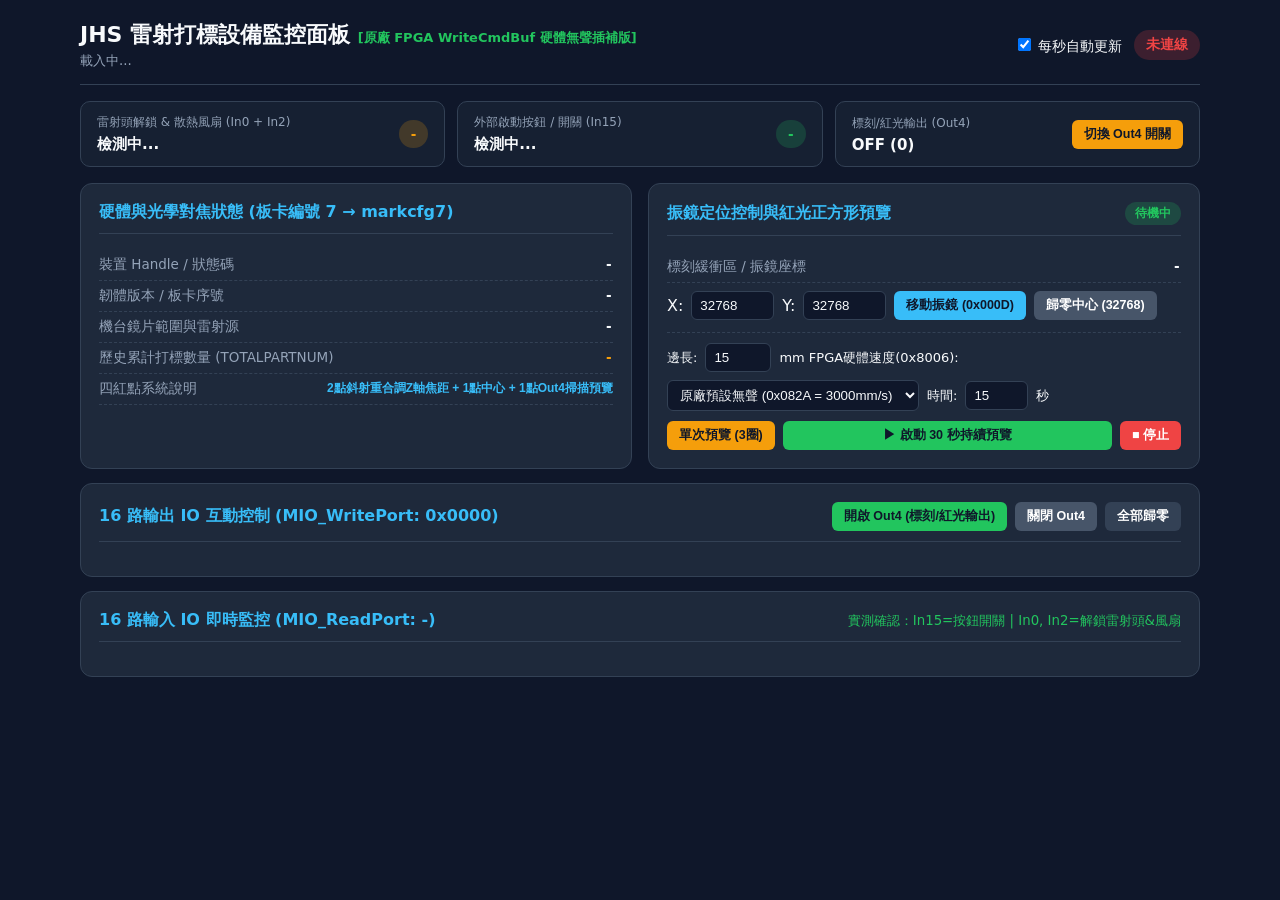
==== web/index.html @ 7ec69629 "feat: implement native EzCad2 FPGA WriteCmdBuf (0x8051/0x8006/0x800d/0x8001/0x8002) hardware interpo" ====
<!DOCTYPE html>
<html lang="zh-Hant">
<head>
  <meta charset="UTF-8">
  <meta name="viewport" content="width=device-width, initial-scale=1.0">
  <title>JHS 雷射打標設備 Web 監控中心 (穩定振鏡控制版)</title>
  <style>
    :root { --bg: #0f172a; --card: #1e293b; --text: #f8fafc; --muted: #94a3b8; --ok: #22c55e; --warn: #f59e0b; --err: #ef4444; --accent: #38bdf8; }
    body { font-family: system-ui, -apple-system, sans-serif; background: var(--bg); color: var(--text); margin: 0; padding: 20px; }
    .container { max-width: 1120px; margin: 0 auto; }
    header { display: flex; justify-content: space-between; align-items: center; border-bottom: 1px solid #334155; padding-bottom: 14px; margin-bottom: 16px; }
    .badge { padding: 6px 12px; border-radius: 999px; font-weight: 600; font-size: 13.5px; }
    .badge.ok { background: rgba(34,197,94,0.2); color: var(--ok); }
    .badge.warn { background: rgba(245,158,11,0.2); color: var(--warn); }
    .badge.err { background: rgba(239,68,68,0.2); color: var(--err); }
    .status-strip { display: grid; grid-template-columns: repeat(auto-fit, minmax(240px, 1fr)); gap: 12px; margin-bottom: 16px; }
    .status-box { background: #162032; border: 1px solid #334155; border-radius: 10px; padding: 12px 16px; display: flex; justify-content: space-between; align-items: center; }
    .grid { display: grid; grid-template-columns: repeat(auto-fit, minmax(340px, 1fr)); gap: 16px; }
    .card { background: var(--card); border-radius: 12px; padding: 18px; border: 1px solid #334155; }
    .card h3 { margin-top: 0; color: var(--accent); font-size: 16px; border-bottom: 1px solid #334155; padding-bottom: 10px; display: flex; justify-content: space-between; align-items: center; }
    .kv { display: flex; justify-content: space-between; padding: 6px 0; border-bottom: 1px dashed #334155; font-size: 13.5px; }
    .kv span:first-child { color: var(--muted); }
    .kv span:last-child { font-family: monospace; font-weight: 600; }
    .io-grid { display: grid; grid-template-columns: repeat(8, 1fr); gap: 8px; margin-top: 10px; }
    .io-pin { background: #0f172a; border: 1px solid #334155; border-radius: 6px; padding: 8px 4px; text-align: center; font-size: 12px; font-family: monospace; transition: all 0.15s; }
    .io-pin.high { border-color: var(--ok); color: var(--ok); background: rgba(34,197,94,0.12); }
    .io-pin.mapped-hw { box-shadow: inset 0 0 0 1.5px var(--accent); }
    .hw-tag { display: inline-block; margin-top: 3px; padding: 2px 5px; border-radius: 4px; font-size: 10.5px; background: rgba(56,189,248,0.18); color: var(--accent); font-family: system-ui, sans-serif; }
    .hw-tag.verified { background: rgba(34,197,94,0.22); color: #4ade80; font-weight: 600; }
    .out-btn { cursor: pointer; user-select: none; }
    .out-btn:hover { border-color: var(--accent); transform: translateY(-1px); }
    .out-btn.active { border-color: var(--warn); color: var(--warn); background: rgba(245,158,11,0.22); box-shadow: 0 0 10px rgba(245,158,11,0.35); }
    .pin-val { font-size: 15px; font-weight: bold; margin-top: 4px; }
    button { background: var(--accent); color: #0f172a; border: none; padding: 8px 14px; border-radius: 6px; font-weight: 600; cursor: pointer; transition: all 0.15s; }
    button:hover { opacity: 0.9; }
    .btn-sm { padding: 6px 12px; font-size: 12.5px; border-radius: 6px; }
    .preview-banner { display: none; margin-top: 10px; padding: 10px 12px; border-radius: 8px; background: rgba(239,68,68,0.18); border: 1px solid var(--err); color: #fca5a5; justify-content: space-between; align-items: center; font-size: 13.5px; font-weight: 600; }
    input[type="number"], select { background: #0f172a; border: 1px solid #334155; color: var(--text); padding: 6px 8px; border-radius: 6px; }
    input[type="number"] { width: 65px; }
  </style>
</head>
<body>
  <div class="container">
    <header>
      <div>
        <h1 style="margin:0; font-size:22px;">JHS 雷射打標設備監控面板 <span style="font-size:13px; color:var(--ok);">[原廠 FPGA WriteCmdBuf 硬體無聲插補版]</span></h1>
        <small id="platform" style="color:var(--muted);">載入中...</small>
      </div>
      <div style="display:flex; gap:12px; align-items:center;">
        <label style="font-size:14px;"><input type="checkbox" id="autoRefresh" checked> 每秒自動更新</label>
        <span id="connBadge" class="badge err">未連線</span>
      </div>
    </header>

    <div id="errBox" style="display:none; background:rgba(239,68,68,0.2); border:1px solid var(--err); padding:12px; border-radius:8px; margin-bottom:16px; color:#fca5a5;"></div>

    <div class="status-strip">
      <div class="status-box">
        <div>
          <div style="font-size:12px; color:var(--muted);">雷射頭解鎖 & 散熱風扇 (In0 + In2)</div>
          <div style="font-size:15px; font-weight:700; margin-top:4px;" id="headFanText">檢測中...</div>
        </div>
        <span id="headFanBadge" class="badge warn">-</span>
      </div>
      <div class="status-box">
        <div>
          <div style="font-size:12px; color:var(--muted);">外部啟動按鈕 / 開關 (In15)</div>
          <div style="font-size:15px; font-weight:700; margin-top:4px;" id="btnSwitchText">檢測中...</div>
        </div>
        <span id="btnSwitchBadge" class="badge ok">-</span>
      </div>
      <div class="status-box">
        <div>
          <div style="font-size:12px; color:var(--muted);">標刻/紅光輸出 (Out4)</div>
          <div style="font-size:15px; font-weight:700; margin-top:4px;" id="markOutText">OFF (0)</div>
        </div>
        <button class="btn-sm" onclick="toggleOut4Quick()" style="background:var(--warn);">切換 Out4 開關</button>
      </div>
    </div>

    <div class="grid">
      <div class="card">
        <h3><span>硬體與光學對焦狀態 (板卡編號 7 → markcfg7)</span></h3>
        <div class="kv"><span>裝置 Handle / 狀態碼</span><span id="handleState">-</span></div>
        <div class="kv"><span>韌體版本 / 板卡序號</span><span id="fwSerial">-</span></div>
        <div class="kv"><span>機台鏡片範圍與雷射源</span><span id="fieldSize">-</span></div>
        <div class="kv"><span>歷史累計打標數量 (TOTALPARTNUM)</span><span id="totalParts" style="color:var(--warn);">-</span></div>
        <div class="kv"><span>四紅點系統說明</span><span style="color:var(--accent); font-family:sans-serif; font-size:12px;">2點斜射重合調Z軸焦距 + 1點中心 + 1點Out4掃描預覽</span></div>
      </div>

      <div class="card">
        <h3>
          <span>振鏡定位控制與紅光正方形預覽</span>
          <span id="previewBadge" class="badge ok" style="font-size:12px; padding:3px 10px;">待機中</span>
        </h3>
        <div class="kv"><span>標刻緩衝區 / 振鏡座標</span><span id="galvoXY">-</span></div>
        <div style="margin-top:8px; display:flex; gap:8px; align-items:center; flex-wrap:wrap;">
          X: <input type="number" id="inputX" value="32768" min="0" max="65535">
          Y: <input type="number" id="inputY" value="32768" min="0" max="65535">
          <button class="btn-sm" onclick="moveGalvo()">移動振鏡 (0x000D)</button>
          <button class="btn-sm" onclick="resetCenter()" style="background:#475569; color:#fff;">歸零中心 (32768)</button>
        </div>

        <div style="margin-top:12px; padding-top:10px; border-top:1px dashed #334155;">
          <div style="display:flex; gap:8px; align-items:center; flex-wrap:wrap; margin-bottom:10px; font-size:13px;">
            邊長: <input type="number" id="previewSizeMM" value="15" min="2" max="90" style="width:48px;"> mm
            FPGA硬體速度(0x8006):
            <select id="stepDelayMs">
              <option value="3500">高速 (0x0DAC)</option>
              <option value="2090" selected>原廠預設無聲 (0x082A = 3000mm/s)</option>
              <option value="1000">柔順慢速 (0x03E8)</option>
            </select>
            時間: <input type="number" id="previewTimeout" value="15" min="2" max="120" style="width:45px;"> 秒
          </div>
          <div style="display:flex; gap:8px; flex-wrap:wrap;">
            <button class="btn-sm" onclick="runSinglePreview()" style="background:var(--warn); color:#0f172a;">單次預覽 (3圈)</button>
            <button class="btn-sm" onclick="startContinuousPreview()" style="background:var(--ok); color:#0f172a; flex:1;">▶ 啟動 30 秒持續預覽</button>
            <button class="btn-sm" onclick="stopContinuousPreview()" style="background:var(--err); color:#fff;">■ 停止</button>
          </div>
          <div id="previewBanner" class="preview-banner">
            <span>● 紅光預覽持續掃描中... 自動停止倒數：<b id="remainSec" style="font-size:16px; color:#fff;">30</b> 秒</span>
            <button class="btn-sm" onclick="stopContinuousPreview()" style="background:#fff; color:#dc2626; padding:3px 10px;">立即停止</button>
          </div>
        </div>
      </div>
    </div>

    <div class="card" style="margin-top:14px;">
      <h3>
        <span>16 路輸出 IO 互動控制 (MIO_WritePort: <span id="outHex">0x0000</span>)</span>
        <div style="display:flex; gap:8px;">
          <button class="btn-sm" onclick="toggleOutputPin(4, true)" style="background:var(--ok); color:#0f172a;">開啟 Out4 (標刻/紅光輸出)</button>
          <button class="btn-sm" onclick="toggleOutputPin(4, false)" style="background:#475569; color:#fff;">關閉 Out4</button>
          <button class="btn-sm" onclick="setAllOutputs(0xFFFF, 0x0000)" style="background:#334155; color:#fff;">全部歸零</button>
        </div>
      </h3>
      <div class="io-grid" id="outGrid"></div>
    </div>

    <div class="card" style="margin-top:14px;">
      <h3>
        <span>16 路輸入 IO 即時監控 (MIO_ReadPort: <span id="ioHex">-</span>)</span>
        <small style="color:var(--ok); font-weight:normal;">實測確認：In15=按鈕開關 | In0, In2=解鎖雷射頭&風扇</small>
      </h3>
      <div class="io-grid" id="ioGrid"></div>
    </div>
  </div>

  <script>
    let lastOut4State = false;

    const outHwMap = {
      4: { text: '★標刻/紅光輸出', verified: true },
      8: { text: 'RedPt (輔助)', verified: false },
      0: { text: 'CON5-Pin5', verified: false },
      1: { text: 'CON5-Pin17', verified: false },
      2: { text: 'CON5-Pin4', verified: false },
      3: { text: 'CON5-Pin16', verified: false },
      5: { text: 'CON5-Pin14', verified: false },
      6: { text: 'CON5-Pin2', verified: false },
      7: { text: 'CON5-Pin15', verified: false }
    };

    const inHwMap = {
      15: { text: '★按鈕開關 (已驗證)', verified: true },
      2:  { text: '★解鎖雷射頭/風扇', verified: true },
      0:  { text: '★解鎖雷射頭/風扇', verified: true },
      14: { text: '未接線 (內部上拉)', verified: false },
      8:  { text: '飛行觸發 (未啟用)', verified: false },
      4:  { text: 'CON5-Pin24', verified: false },
      3:  { text: 'CON2-Pin15', verified: false },
      1:  { text: 'CON2-Pin14', verified: false }
    };

    async function fetchStatus() {
      try {
        const res = await fetch('/api/status?t=' + Date.now());
        const data = await res.json();
        document.getElementById('platform').textContent = '運行環境: ' + data.platform;
        const badge = document.getElementById('connBadge');
        const errBox = document.getElementById('errBox');

        if (data.error_msg) {
          badge.textContent = '連線異常';
          badge.className = 'badge err';
          errBox.style.display = 'block';
          errBox.textContent = data.error_msg;
          return;
        }
        errBox.style.display = 'none';
        badge.textContent = data.connected ? '設備已就緒 (OK)' : '未連線';
        badge.className = data.connected ? 'badge ok' : 'badge err';

        document.getElementById('handleState').textContent = data.handle_hex + ' | ' + data.state_hex;
        document.getElementById('fwSerial').textContent = data.firmware_ver + ' | SN: ' + data.serial_no;
        document.getElementById('fieldSize').textContent = data.field_size_mm || '110 x 110 mm';
        document.getElementById('totalParts').textContent = (data.total_parts || '34957') + ' 件';

        const listStr = data.list_ready ? '就緒' : '忙碌';
        document.getElementById('galvoXY').textContent = listStr + ' | X: ' + data.galvo_x + ' , Y: ' + data.galvo_y;
        document.getElementById('ioHex').textContent = data.input_port_hex;
        document.getElementById('outHex').textContent = data.output_port_hex || '0x0000';

        const pBanner = document.getElementById('previewBanner');
        const pBadge = document.getElementById('previewBadge');
        if (data.preview_active) {
          pBanner.style.display = 'flex';
          document.getElementById('remainSec').textContent = data.preview_remain_sec;
          pBadge.textContent = '預覽掃描中 (' + data.preview_remain_sec + 's)';
          pBadge.className = 'badge warn';
        } else {
          pBanner.style.display = 'none';
          pBadge.textContent = '待機中';
          pBadge.className = 'badge ok';
        }

        const bin = data.input_port_bin || '0000000000000000';
        const in0 = bin[15 - 0];
        const in2 = bin[15 - 2];
        const in15 = bin[15 - 15];

        const headFanText = document.getElementById('headFanText');
        const headFanBadge = document.getElementById('headFanBadge');
        headFanText.textContent = 'In0=' + in0 + ' , In2=' + in2;
        if (in0 === '1' && in2 === '1') {
          headFanBadge.textContent = '已解鎖 / 風扇啟動 (1)';
          headFanBadge.className = 'badge ok';
        } else {
          headFanBadge.textContent = '未解鎖 / 風扇關閉 (' + in0 + '/' + in2 + ')';
          headFanBadge.className = 'badge warn';
        }

        const btnText = document.getElementById('btnSwitchText');
        const btnBadge = document.getElementById('btnSwitchBadge');
        btnText.textContent = 'In15 電位 = ' + in15;
        if (in15 === '0') {
          btnBadge.textContent = '按鈕已觸發 (0)';
          btnBadge.className = 'badge warn';
        } else {
          btnBadge.textContent = '待機中 (1)';
          btnBadge.className = 'badge ok';
        }

        const currentOutBin = data.output_port_bin || '0000000000000000';
        lastOut4State = (currentOutBin[15 - 4] === '1');
        document.getElementById('markOutText').textContent = lastOut4State ? 'ON (1) 已導通' : 'OFF (0) 關閉';
        document.getElementById('markOutText').style.color = lastOut4State ? 'var(--warn)' : 'var(--text)';

        const outGrid = document.getElementById('outGrid');
        outGrid.innerHTML = '';
        for (let i = 15; i >= 0; i--) {
          const bit = currentOutBin[15 - i];
          const isHigh = (bit === '1');
          const info = outHwMap[i];
          const div = document.createElement('div');
          div.className = 'io-pin out-btn ' + (isHigh ? 'active ' : '') + (info && info.verified ? 'mapped-hw' : '');
          div.onclick = () => toggleOutputPin(i, !isHigh);
          let tagHtml = '<div style="font-size:10px;color:#64748b;margin-top:3px;">未啟用</div>';
          if (info) {
            tagHtml = '<div class="hw-tag ' + (info.verified ? 'verified' : '') + '">' + info.text + '</div>';
          }
          div.innerHTML = '<div><b>Out' + i + '</b></div>' + tagHtml + '<div class="pin-val">' + (isHigh ? 'ON (1)' : 'OFF (0)') + '</div>';
          outGrid.appendChild(div);
        }

        const grid = document.getElementById('ioGrid');
        grid.innerHTML = '';
        for (let i = 15; i >= 0; i--) {
          const bit = bin[15 - i];
          const info = inHwMap[i];
          const div = document.createElement('div');
          div.className = 'io-pin ' + (bit === '1' ? 'high ' : '') + (info && info.verified ? 'mapped-hw' : '');
          let tagHtml = '<div style="font-size:10px;color:#64748b;margin-top:3px;">未接線</div>';
          if (info) {
            tagHtml = '<div class="hw-tag ' + (info.verified ? 'verified' : '') + '">' + info.text + '</div>';
          }
          div.innerHTML = '<div><b>In' + i + '</b></div>' + tagHtml + '<div class="pin-val">' + bit + '</div>';
          grid.appendChild(div);
        }
      } catch (e) {
        console.error(e);
      }
    }

    function toggleOut4Quick() {
      toggleOutputPin(4, !lastOut4State);
    }

    async function toggleOutputPin(bitIndex, turnOn) {
      const mask = (1 << bitIndex);
      const val = turnOn ? mask : 0;
      await fetch('/api/writeport', {
        method: 'POST',
        headers: {'Content-Type': 'application/json'},
        body: JSON.stringify({mask, val})
      });
      fetchStatus();
    }

    async function setAllOutputs(mask, val) {
      await fetch('/api/writeport', {
        method: 'POST',
        headers: {'Content-Type': 'application/json'},
        body: JSON.stringify({mask, val})
      });
      fetchStatus();
    }

    async function moveGalvo() {
      const x = parseInt(document.getElementById('inputX').value, 10);
      const y = parseInt(document.getElementById('inputY').value, 10);
      await fetch('/api/gotoxy', { method: 'POST', headers: {'Content-Type': 'application/json'}, body: JSON.stringify({x, y}) });
      fetchStatus();
    }

    function resetCenter() {
      document.getElementById('inputX').value = 32768;
      document.getElementById('inputY').value = 32768;
      moveGalvo();
    }

    async function runSinglePreview() {
      const sizeMM = parseFloat(document.getElementById('previewSizeMM').value) || 30;
      const stepDelayMs = parseInt(document.getElementById('stepDelayMs').value, 10) || 8;
      await fetch('/api/redlight', {
        method: 'POST',
        headers: {'Content-Type': 'application/json'},
        body: JSON.stringify({SizeMM: sizeMM, StepDelayMs: stepDelayMs})
      });
      fetchStatus();
    }

    async function startContinuousPreview() {
      const sizeMM = parseFloat(document.getElementById('previewSizeMM').value) || 30;
      const stepDelayMs = parseInt(document.getElementById('stepDelayMs').value, 10) || 8;
      const timeoutSec = parseInt(document.getElementById('previewTimeout').value, 10) || 30;
      await fetch('/api/preview/start', {
        method: 'POST',
        headers: {'Content-Type': 'application/json'},
        body: JSON.stringify({SizeMM: sizeMM, StepDelayMs: stepDelayMs, TimeoutSec: timeoutSec})
      });
      fetchStatus();
    }

    async function stopContinuousPreview() {
      await fetch('/api/preview/stop', { method: 'POST' });
      fetchStatus();
    }

    setInterval(() => {
      if (document.getElementById('autoRefresh').checked) fetchStatus();
    }, 1000);
    fetchStatus();
  </script>
</body>
</html>
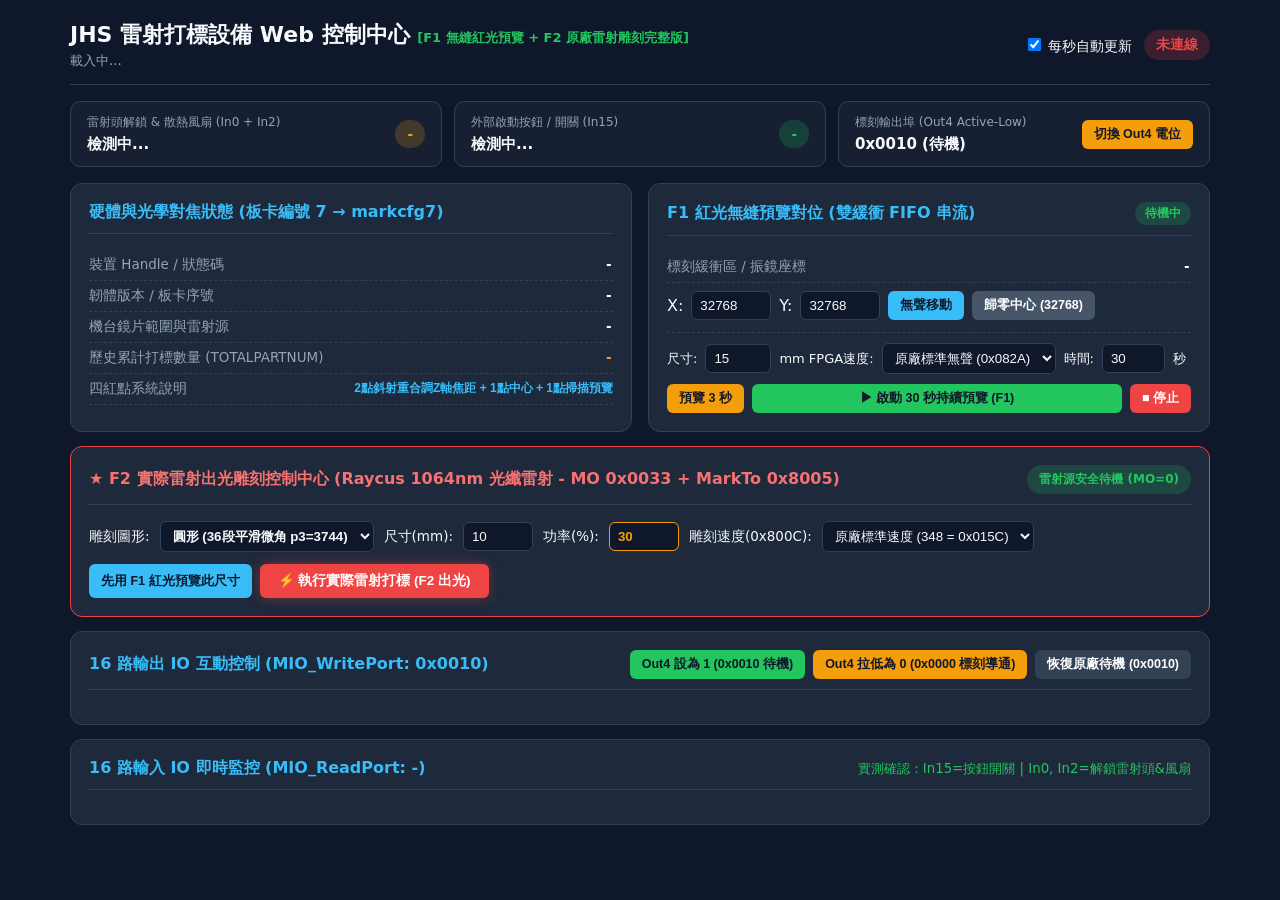
==== commit e285a69d: "feat: implement native F2 laser marking engine (MO 0x0033 + preheat 0x8004 + power 0x8012 + MarkTo 0" ====
--- a/web/index.html
+++ b/web/index.html
@@ -3,11 +3,11 @@
 <head>
   <meta charset="UTF-8">
   <meta name="viewport" content="width=device-width, initial-scale=1.0">
-  <title>JHS 雷射打標設備 Web 監控中心 (穩定振鏡控制版)</title>
+  <title>JHS 雷射打標設備 Web 控制中心 (F1 紅光預覽 + F2 實際打標版)</title>
   <style>
     :root { --bg: #0f172a; --card: #1e293b; --text: #f8fafc; --muted: #94a3b8; --ok: #22c55e; --warn: #f59e0b; --err: #ef4444; --accent: #38bdf8; }
     body { font-family: system-ui, -apple-system, sans-serif; background: var(--bg); color: var(--text); margin: 0; padding: 20px; }
-    .container { max-width: 1120px; margin: 0 auto; }
+    .container { max-width: 1140px; margin: 0 auto; }
     header { display: flex; justify-content: space-between; align-items: center; border-bottom: 1px solid #334155; padding-bottom: 14px; margin-bottom: 16px; }
     .badge { padding: 6px 12px; border-radius: 999px; font-weight: 600; font-size: 13.5px; }
     .badge.ok { background: rgba(34,197,94,0.2); color: var(--ok); }
@@ -36,14 +36,14 @@
     .btn-sm { padding: 6px 12px; font-size: 12.5px; border-radius: 6px; }
     .preview-banner { display: none; margin-top: 10px; padding: 10px 12px; border-radius: 8px; background: rgba(239,68,68,0.18); border: 1px solid var(--err); color: #fca5a5; justify-content: space-between; align-items: center; font-size: 13.5px; font-weight: 600; }
     input[type="number"], select { background: #0f172a; border: 1px solid #334155; color: var(--text); padding: 6px 8px; border-radius: 6px; }
-    input[type="number"] { width: 65px; }
+    input[type="number"] { width: 62px; }
   </style>
 </head>
 <body>
   <div class="container">
     <header>
       <div>
-        <h1 style="margin:0; font-size:22px;">JHS 雷射打標設備監控面板 <span style="font-size:13px; color:var(--ok);">[原廠 FPGA WriteCmdBuf 硬體無聲插補版]</span></h1>
+        <h1 style="margin:0; font-size:22px;">JHS 雷射打標設備 Web 控制中心 <span style="font-size:13px; color:var(--ok);">[F1 無縫紅光預覽 + F2 原廠雷射雕刻完整版]</span></h1>
         <small id="platform" style="color:var(--muted);">載入中...</small>
       </div>
       <div style="display:flex; gap:12px; align-items:center;">
@@ -71,10 +71,10 @@
       </div>
       <div class="status-box">
         <div>
-          <div style="font-size:12px; color:var(--muted);">標刻/紅光輸出 (Out4)</div>
-          <div style="font-size:15px; font-weight:700; margin-top:4px;" id="markOutText">OFF (0)</div>
-        </div>
-        <button class="btn-sm" onclick="toggleOut4Quick()" style="background:var(--warn);">切換 Out4 開關</button>
+          <div style="font-size:12px; color:var(--muted);">標刻輸出埠 (Out4 Active-Low)</div>
+          <div style="font-size:15px; font-weight:700; margin-top:4px;" id="markOutText">0x0010 (待機)</div>
+        </div>
+        <button class="btn-sm" onclick="toggleOut4Quick()" style="background:var(--warn);">切換 Out4 電位</button>
       </div>
     </div>
 
@@ -85,36 +85,36 @@
         <div class="kv"><span>韌體版本 / 板卡序號</span><span id="fwSerial">-</span></div>
         <div class="kv"><span>機台鏡片範圍與雷射源</span><span id="fieldSize">-</span></div>
         <div class="kv"><span>歷史累計打標數量 (TOTALPARTNUM)</span><span id="totalParts" style="color:var(--warn);">-</span></div>
-        <div class="kv"><span>四紅點系統說明</span><span style="color:var(--accent); font-family:sans-serif; font-size:12px;">2點斜射重合調Z軸焦距 + 1點中心 + 1點Out4掃描預覽</span></div>
+        <div class="kv"><span>四紅點系統說明</span><span style="color:var(--accent); font-family:sans-serif; font-size:12px;">2點斜射重合調Z軸焦距 + 1點中心 + 1點掃描預覽</span></div>
       </div>
 
       <div class="card">
         <h3>
-          <span>振鏡定位控制與紅光正方形預覽</span>
+          <span>F1 紅光無縫預覽對位 (雙緩衝 FIFO 串流)</span>
           <span id="previewBadge" class="badge ok" style="font-size:12px; padding:3px 10px;">待機中</span>
         </h3>
         <div class="kv"><span>標刻緩衝區 / 振鏡座標</span><span id="galvoXY">-</span></div>
         <div style="margin-top:8px; display:flex; gap:8px; align-items:center; flex-wrap:wrap;">
           X: <input type="number" id="inputX" value="32768" min="0" max="65535">
           Y: <input type="number" id="inputY" value="32768" min="0" max="65535">
-          <button class="btn-sm" onclick="moveGalvo()">移動振鏡 (0x000D)</button>
+          <button class="btn-sm" onclick="moveGalvo()">無聲移動</button>
           <button class="btn-sm" onclick="resetCenter()" style="background:#475569; color:#fff;">歸零中心 (32768)</button>
         </div>
 
         <div style="margin-top:12px; padding-top:10px; border-top:1px dashed #334155;">
           <div style="display:flex; gap:8px; align-items:center; flex-wrap:wrap; margin-bottom:10px; font-size:13px;">
-            邊長: <input type="number" id="previewSizeMM" value="15" min="2" max="90" style="width:48px;"> mm
-            FPGA硬體速度(0x8006):
+            尺寸: <input type="number" id="previewSizeMM" value="15" min="2" max="90" style="width:48px;"> mm
+            FPGA速度:
             <select id="stepDelayMs">
               <option value="3500">高速 (0x0DAC)</option>
-              <option value="2090" selected>原廠預設無聲 (0x082A = 3000mm/s)</option>
+              <option value="2090" selected>原廠標準無聲 (0x082A)</option>
               <option value="1000">柔順慢速 (0x03E8)</option>
             </select>
-            時間: <input type="number" id="previewTimeout" value="15" min="2" max="120" style="width:45px;"> 秒
+            時間: <input type="number" id="previewTimeout" value="30" min="5" max="120" style="width:45px;"> 秒
           </div>
           <div style="display:flex; gap:8px; flex-wrap:wrap;">
-            <button class="btn-sm" onclick="runSinglePreview()" style="background:var(--warn); color:#0f172a;">單次預覽 (3圈)</button>
-            <button class="btn-sm" onclick="startContinuousPreview()" style="background:var(--ok); color:#0f172a; flex:1;">▶ 啟動 30 秒持續預覽</button>
+            <button class="btn-sm" onclick="runSinglePreview()" style="background:var(--warn); color:#0f172a;">預覽 3 秒</button>
+            <button class="btn-sm" onclick="startContinuousPreview()" style="background:var(--ok); color:#0f172a; flex:1;">▶ 啟動 30 秒持續預覽 (F1)</button>
             <button class="btn-sm" onclick="stopContinuousPreview()" style="background:var(--err); color:#fff;">■ 停止</button>
           </div>
           <div id="previewBanner" class="preview-banner">
@@ -125,13 +125,43 @@
       </div>
     </div>
 
+    <!-- 新增：F2 實際雷射打標控制中心 (100% 移植 Frida 破譯之 MO 預熱 + 0x8012 功率 + 0x8005 雕刻序列) -->
+    <div class="card" style="margin-top:14px; border: 1.5px solid var(--err);">
+      <h3>
+        <span style="color:#f87171;">★ F2 實際雷射出光雕刻控制中心 (Raycus 1064nm 光纖雷射 - MO 0x0033 + MarkTo 0x8005)</span>
+        <span id="markStatusBadge" class="badge ok" style="font-size:12px;">雷射源安全待機 (MO=0)</span>
+      </h3>
+      <div style="display:flex; justify-content:space-between; align-items:center; flex-wrap:wrap; gap:12px; font-size:13.5px;">
+        <div style="display:flex; gap:10px; align-items:center; flex-wrap:wrap;">
+          雕刻圖形:
+          <select id="markShape" style="font-weight:600;">
+            <option value="circle" selected>圓形 (36段平滑微角 p3=3744)</option>
+            <option value="square">正方形外框 (4邊直線)</option>
+            <option value="cross">中心十字準星</option>
+          </select>
+          尺寸(mm): <input type="number" id="markSizeMM" value="10" min="1" max="80" style="width:52px;" onchange="syncPreviewSize()">
+          功率(%): <input type="number" id="markPowerPct" value="30" min="1" max="100" style="width:52px; border-color:var(--warn); color:var(--warn); font-weight:bold;">
+          雕刻速度(0x800C):
+          <select id="markSpeedWord">
+            <option value="180">深雕慢速 (180)</option>
+            <option value="348" selected>原廠標準速度 (348 = 0x015C)</option>
+            <option value="700">淺雕快速 (700)</option>
+          </select>
+        </div>
+        <div style="display:flex; gap:8px;">
+          <button class="btn-sm" onclick="syncAndPreview()" style="background:var(--accent); color:#0f172a;">先用 F1 紅光預覽此尺寸</button>
+          <button class="btn-sm" onclick="executeLaserMark()" style="background:var(--err); color:#fff; padding:8px 18px; font-size:13.5px; box-shadow:0 0 12px rgba(239,68,68,0.4);">⚡ 執行實際雷射打標 (F2 出光)</button>
+        </div>
+      </div>
+    </div>
+
     <div class="card" style="margin-top:14px;">
       <h3>
-        <span>16 路輸出 IO 互動控制 (MIO_WritePort: <span id="outHex">0x0000</span>)</span>
+        <span>16 路輸出 IO 互動控制 (MIO_WritePort: <span id="outHex">0x0010</span>)</span>
         <div style="display:flex; gap:8px;">
-          <button class="btn-sm" onclick="toggleOutputPin(4, true)" style="background:var(--ok); color:#0f172a;">開啟 Out4 (標刻/紅光輸出)</button>
-          <button class="btn-sm" onclick="toggleOutputPin(4, false)" style="background:#475569; color:#fff;">關閉 Out4</button>
-          <button class="btn-sm" onclick="setAllOutputs(0xFFFF, 0x0000)" style="background:#334155; color:#fff;">全部歸零</button>
+          <button class="btn-sm" onclick="toggleOutputPin(4, true)" style="background:var(--ok); color:#0f172a;">Out4 設為 1 (0x0010 待機)</button>
+          <button class="btn-sm" onclick="toggleOutputPin(4, false)" style="background:var(--warn); color:#0f172a;">Out4 拉低為 0 (0x0000 標刻導通)</button>
+          <button class="btn-sm" onclick="setAllOutputs(0xFFFF, 0x0010)" style="background:#334155; color:#fff;">恢復原廠待機 (0x0010)</button>
         </div>
       </h3>
       <div class="io-grid" id="outGrid"></div>
@@ -147,11 +177,11 @@
   </div>
 
   <script>
-    let lastOut4State = false;
+    let lastOut4State = true;
 
     const outHwMap = {
-      4: { text: '★標刻/紅光輸出', verified: true },
-      8: { text: 'RedPt (輔助)', verified: false },
+      4: { text: '★標刻埠(低電位有效)', verified: true },
+      8: { text: '★RedPt(紅光0x0100)', verified: true },
       0: { text: 'CON5-Pin5', verified: false },
       1: { text: 'CON5-Pin17', verified: false },
       2: { text: 'CON5-Pin4', verified: false },
@@ -199,7 +229,7 @@
         const listStr = data.list_ready ? '就緒' : '忙碌';
         document.getElementById('galvoXY').textContent = listStr + ' | X: ' + data.galvo_x + ' , Y: ' + data.galvo_y;
         document.getElementById('ioHex').textContent = data.input_port_hex;
-        document.getElementById('outHex').textContent = data.output_port_hex || '0x0000';
+        document.getElementById('outHex').textContent = data.output_port_hex || '0x0010';
 
         const pBanner = document.getElementById('previewBanner');
         const pBadge = document.getElementById('previewBadge');
@@ -241,10 +271,10 @@
           btnBadge.className = 'badge ok';
         }
 
-        const currentOutBin = data.output_port_bin || '0000000000000000';
+        const currentOutBin = data.output_port_bin || '0000000000010000';
         lastOut4State = (currentOutBin[15 - 4] === '1');
-        document.getElementById('markOutText').textContent = lastOut4State ? 'ON (1) 已導通' : 'OFF (0) 關閉';
-        document.getElementById('markOutText').style.color = lastOut4State ? 'var(--warn)' : 'var(--text)';
+        document.getElementById('markOutText').textContent = lastOut4State ? 'HIGH (1) 待機關閉' : 'LOW (0) 標刻導通';
+        document.getElementById('markOutText').style.color = lastOut4State ? 'var(--ok)' : 'var(--warn)';
 
         const outGrid = document.getElementById('outGrid');
         outGrid.innerHTML = '';
@@ -320,8 +350,8 @@
     }
 
     async function runSinglePreview() {
-      const sizeMM = parseFloat(document.getElementById('previewSizeMM').value) || 30;
-      const stepDelayMs = parseInt(document.getElementById('stepDelayMs').value, 10) || 8;
+      const sizeMM = parseFloat(document.getElementById('previewSizeMM').value) || 15;
+      const stepDelayMs = parseInt(document.getElementById('stepDelayMs').value, 10) || 2090;
       await fetch('/api/redlight', {
         method: 'POST',
         headers: {'Content-Type': 'application/json'},
@@ -331,8 +361,8 @@
     }
 
     async function startContinuousPreview() {
-      const sizeMM = parseFloat(document.getElementById('previewSizeMM').value) || 30;
-      const stepDelayMs = parseInt(document.getElementById('stepDelayMs').value, 10) || 8;
+      const sizeMM = parseFloat(document.getElementById('previewSizeMM').value) || 15;
+      const stepDelayMs = parseInt(document.getElementById('stepDelayMs').value, 10) || 2090;
       const timeoutSec = parseInt(document.getElementById('previewTimeout').value, 10) || 30;
       await fetch('/api/preview/start', {
         method: 'POST',
@@ -344,6 +374,42 @@
 
     async function stopContinuousPreview() {
       await fetch('/api/preview/stop', { method: 'POST' });
+      fetchStatus();
+    }
+
+    function syncPreviewSize() {
+      document.getElementById('previewSizeMM').value = document.getElementById('markSizeMM').value;
+    }
+
+    function syncAndPreview() {
+      syncPreviewSize();
+      startContinuousPreview();
+    }
+
+    async function executeLaserMark() {
+      const shape = document.getElementById('markShape').value;
+      const sizeMM = parseFloat(document.getElementById('markSizeMM').value) || 10;
+      const powerPct = parseFloat(document.getElementById('markPowerPct').value) || 30;
+      const speedWord = parseInt(document.getElementById('markSpeedWord').value, 10) || 348;
+
+      const mBadge = document.getElementById('markStatusBadge');
+      mBadge.textContent = '⚡ 雷射出光雕刻中 (MO=1)...';
+      mBadge.className = 'badge err';
+
+      await fetch('/api/mark', {
+        method: 'POST',
+        headers: {'Content-Type': 'application/json'},
+        body: JSON.stringify({
+          shape: shape,
+          size_mm: sizeMM,
+          power_pct: powerPct,
+          speed_word: speedWord,
+          freq_word: 1000
+        })
+      });
+
+      mBadge.textContent = '雕刻完成！已安全關閉 MO (MO=0)';
+      mBadge.className = 'badge ok';
       fetchStatus();
     }
 
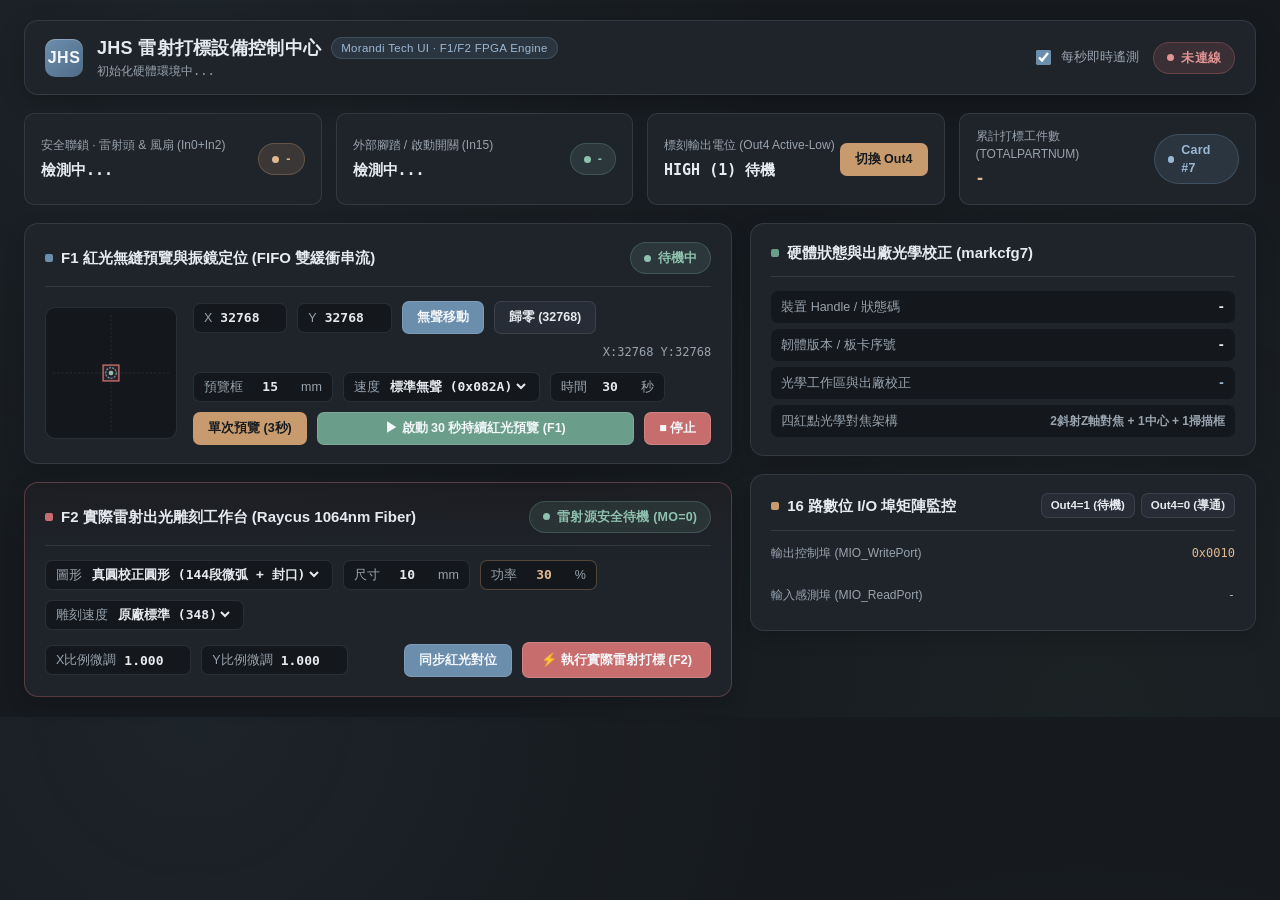
==== commit d93cecd2: "ui: redesign web dashboard with modern asymmetric layout and Morandi tech color palette" ====
--- a/web/index.html
+++ b/web/index.html
@@ -3,231 +3,754 @@
 <head>
   <meta charset="UTF-8">
   <meta name="viewport" content="width=device-width, initial-scale=1.0">
-  <title>JHS 雷射打標設備 Web 控制中心 (F1 紅光預覽 + F2 實際打標版)</title>
+  <title>JHS Laser Control Studio — 莫蘭迪科技感工控中心</title>
   <style>
-    :root { --bg: #0f172a; --card: #1e293b; --text: #f8fafc; --muted: #94a3b8; --ok: #22c55e; --warn: #f59e0b; --err: #ef4444; --accent: #38bdf8; }
-    body { font-family: system-ui, -apple-system, sans-serif; background: var(--bg); color: var(--text); margin: 0; padding: 20px; }
-    .container { max-width: 1140px; margin: 0 auto; }
-    header { display: flex; justify-content: space-between; align-items: center; border-bottom: 1px solid #334155; padding-bottom: 14px; margin-bottom: 16px; }
-    .badge { padding: 6px 12px; border-radius: 999px; font-weight: 600; font-size: 13.5px; }
-    .badge.ok { background: rgba(34,197,94,0.2); color: var(--ok); }
-    .badge.warn { background: rgba(245,158,11,0.2); color: var(--warn); }
-    .badge.err { background: rgba(239,68,68,0.2); color: var(--err); }
-    .status-strip { display: grid; grid-template-columns: repeat(auto-fit, minmax(240px, 1fr)); gap: 12px; margin-bottom: 16px; }
-    .status-box { background: #162032; border: 1px solid #334155; border-radius: 10px; padding: 12px 16px; display: flex; justify-content: space-between; align-items: center; }
-    .grid { display: grid; grid-template-columns: repeat(auto-fit, minmax(340px, 1fr)); gap: 16px; }
-    .card { background: var(--card); border-radius: 12px; padding: 18px; border: 1px solid #334155; }
-    .card h3 { margin-top: 0; color: var(--accent); font-size: 16px; border-bottom: 1px solid #334155; padding-bottom: 10px; display: flex; justify-content: space-between; align-items: center; }
-    .kv { display: flex; justify-content: space-between; padding: 6px 0; border-bottom: 1px dashed #334155; font-size: 13.5px; }
-    .kv span:first-child { color: var(--muted); }
-    .kv span:last-child { font-family: monospace; font-weight: 600; }
-    .io-grid { display: grid; grid-template-columns: repeat(8, 1fr); gap: 8px; margin-top: 10px; }
-    .io-pin { background: #0f172a; border: 1px solid #334155; border-radius: 6px; padding: 8px 4px; text-align: center; font-size: 12px; font-family: monospace; transition: all 0.15s; }
-    .io-pin.high { border-color: var(--ok); color: var(--ok); background: rgba(34,197,94,0.12); }
-    .io-pin.mapped-hw { box-shadow: inset 0 0 0 1.5px var(--accent); }
-    .hw-tag { display: inline-block; margin-top: 3px; padding: 2px 5px; border-radius: 4px; font-size: 10.5px; background: rgba(56,189,248,0.18); color: var(--accent); font-family: system-ui, sans-serif; }
-    .hw-tag.verified { background: rgba(34,197,94,0.22); color: #4ade80; font-weight: 600; }
-    .out-btn { cursor: pointer; user-select: none; }
-    .out-btn:hover { border-color: var(--accent); transform: translateY(-1px); }
-    .out-btn.active { border-color: var(--warn); color: var(--warn); background: rgba(245,158,11,0.22); box-shadow: 0 0 10px rgba(245,158,11,0.35); }
-    .pin-val { font-size: 15px; font-weight: bold; margin-top: 4px; }
-    button { background: var(--accent); color: #0f172a; border: none; padding: 8px 14px; border-radius: 6px; font-weight: 600; cursor: pointer; transition: all 0.15s; }
-    button:hover { opacity: 0.9; }
-    .btn-sm { padding: 6px 12px; font-size: 12.5px; border-radius: 6px; }
-    .preview-banner { display: none; margin-top: 10px; padding: 10px 12px; border-radius: 8px; background: rgba(239,68,68,0.18); border: 1px solid var(--err); color: #fca5a5; justify-content: space-between; align-items: center; font-size: 13.5px; font-weight: 600; }
-    input[type="number"], select { background: #0f172a; border: 1px solid #334155; color: var(--text); padding: 6px 8px; border-radius: 6px; }
-    input[type="number"] { width: 62px; }
+    :root {
+      /* 莫蘭迪科技感色票 (Morandi Tech Palette) */
+      --bg-base: #161A1E;
+      --bg-surface: #1F242B;
+      --bg-elevated: #272D36;
+      --bg-input: #14181C;
+      --border-subtle: rgba(168, 182, 196, 0.14);
+      --border-strong: rgba(168, 182, 196, 0.28);
+
+      --text-primary: #E6EAEF;
+      --text-secondary: #98A3AE;
+      --text-muted: #68737E;
+
+      /* 低飽和度機能點綴色 */
+      --morandi-blue: #6C8EAD;
+      --morandi-blue-soft: rgba(108, 142, 173, 0.16);
+      --morandi-sage: #6B9E8A;
+      --morandi-sage-soft: rgba(107, 158, 138, 0.16);
+      --morandi-sand: #C89B6E;
+      --morandi-sand-soft: rgba(200, 155, 110, 0.16);
+      --morandi-terra: #C86D6D;
+      --morandi-terra-soft: rgba(200, 109, 109, 0.16);
+
+      --radius-lg: 14px;
+      --radius-md: 10px;
+      --radius-sm: 7px;
+      --font-mono: 'JetBrains Mono', 'Cascadia Code', Consolas, monospace;
+    }
+
+    * { box-sizing: border-box; }
+
+    body {
+      font-family: 'Inter', -apple-system, BlinkMacSystemFont, 'Segoe UI', 'Microsoft JhengHei', sans-serif;
+      background-color: var(--bg-base);
+      background-image: radial-gradient(circle at 15% 0%, rgba(108, 142, 173, 0.08), transparent 45%),
+                        radial-gradient(circle at 85% 100%, rgba(107, 158, 138, 0.06), transparent 45%);
+      color: var(--text-primary);
+      margin: 0;
+      padding: 20px 24px;
+      line-height: 1.45;
+      -webkit-font-smoothing: antialiased;
+    }
+
+    .app-shell {
+      max-width: 1360px;
+      margin: 0 auto;
+      display: flex;
+      flex-direction: column;
+      gap: 18px;
+    }
+
+    /* 1. Top Navigation Bar */
+    .topbar {
+      display: flex;
+      justify-content: space-between;
+      align-items: center;
+      padding: 14px 20px;
+      background: var(--bg-surface);
+      border: 1px solid var(--border-subtle);
+      border-radius: var(--radius-lg);
+      box-shadow: 0 8px 24px rgba(0, 0, 0, 0.22);
+    }
+
+    .brand {
+      display: flex;
+      align-items: center;
+      gap: 14px;
+    }
+
+    .brand-icon {
+      width: 38px;
+      height: 38px;
+      border-radius: 10px;
+      background: linear-gradient(135deg, var(--morandi-blue), #4F6D8A);
+      display: flex;
+      align-items: center;
+      justify-content: center;
+      font-weight: 800;
+      font-size: 16px;
+      color: #F4F7FA;
+      letter-spacing: 0.5px;
+      box-shadow: inset 0 1px 0 rgba(255,255,255,0.25);
+    }
+
+    .brand-title h1 {
+      margin: 0;
+      font-size: 18px;
+      font-weight: 600;
+      letter-spacing: 0.3px;
+      display: flex;
+      align-items: center;
+      gap: 10px;
+    }
+
+    .version-pill {
+      font-size: 11.5px;
+      font-weight: 500;
+      padding: 2px 9px;
+      border-radius: 999px;
+      background: var(--morandi-blue-soft);
+      color: #9BB8D3;
+      border: 1px solid rgba(108, 142, 173, 0.28);
+    }
+
+    .brand-sub {
+      font-size: 12px;
+      color: var(--text-secondary);
+      font-family: var(--font-mono);
+      margin-top: 2px;
+    }
+
+    .topbar-controls {
+      display: flex;
+      align-items: center;
+      gap: 14px;
+    }
+
+    .toggle-label {
+      display: flex;
+      align-items: center;
+      gap: 7px;
+      font-size: 13px;
+      color: var(--text-secondary);
+      cursor: pointer;
+      user-select: none;
+    }
+
+    .toggle-label input {
+      accent-color: var(--morandi-blue);
+      width: 15px;
+      height: 15px;
+    }
+
+    .status-pill {
+      display: inline-flex;
+      align-items: center;
+      gap: 7px;
+      padding: 6px 13px;
+      border-radius: 999px;
+      font-size: 12.5px;
+      font-weight: 600;
+      letter-spacing: 0.2px;
+    }
+
+    .status-pill::before {
+      content: "";
+      width: 7px;
+      height: 7px;
+      border-radius: 50%;
+      background: currentColor;
+    }
+
+    .pill-sage { background: var(--morandi-sage-soft); color: #8EC2AE; border: 1px solid rgba(107,158,138,0.3); }
+    .pill-sand { background: var(--morandi-sand-soft); color: #DFB890; border: 1px solid rgba(200,155,110,0.3); }
+    .pill-terra { background: var(--morandi-terra-soft); color: #E29494; border: 1px solid rgba(200,109,109,0.3); }
+    .pill-blue { background: var(--morandi-blue-soft); color: #9BB8D3; border: 1px solid rgba(108,142,173,0.3); }
+
+    /* Error Alert */
+    .alert-box {
+      display: none;
+      background: var(--morandi-terra-soft);
+      border: 1px solid rgba(200, 109, 109, 0.45);
+      color: #F0B6B6;
+      padding: 12px 16px;
+      border-radius: var(--radius-md);
+      font-size: 13.5px;
+    }
+
+    /* 2. KPI Telemetry Strip */
+    .kpi-grid {
+      display: grid;
+      grid-template-columns: repeat(4, 1fr);
+      gap: 14px;
+    }
+
+    .kpi-card {
+      background: var(--bg-surface);
+      border: 1px solid var(--border-subtle);
+      border-radius: var(--radius-md);
+      padding: 14px 16px;
+      display: flex;
+      justify-content: space-between;
+      align-items: center;
+      transition: border-color 0.2s;
+    }
+
+    .kpi-card:hover { border-color: var(--border-strong); }
+
+    .kpi-label {
+      font-size: 12px;
+      color: var(--text-secondary);
+      margin-bottom: 5px;
+    }
+
+    .kpi-value {
+      font-size: 15px;
+      font-weight: 700;
+      font-family: var(--font-mono);
+      color: var(--text-primary);
+    }
+
+    /* 3. Main 12-Column Asymmetric Workspace */
+    .workspace-grid {
+      display: grid;
+      grid-template-columns: 7fr 5fr;
+      gap: 18px;
+      align-items: start;
+    }
+
+    .col-stack {
+      display: flex;
+      flex-direction: column;
+      gap: 18px;
+    }
+
+    .panel {
+      background: var(--bg-surface);
+      border: 1px solid var(--border-subtle);
+      border-radius: var(--radius-lg);
+      padding: 18px 20px;
+      box-shadow: 0 6px 20px rgba(0, 0, 0, 0.16);
+    }
+
+    .panel-f2 {
+      border-color: rgba(200, 109, 109, 0.35);
+      background: linear-gradient(180deg, rgba(200, 109, 109, 0.04) 0%, var(--bg-surface) 38%);
+    }
+
+    .panel-header {
+      display: flex;
+      justify-content: space-between;
+      align-items: center;
+      padding-bottom: 12px;
+      margin-bottom: 14px;
+      border-bottom: 1px solid var(--border-subtle);
+    }
+
+    .panel-title {
+      margin: 0;
+      font-size: 15px;
+      font-weight: 600;
+      color: var(--text-primary);
+      display: flex;
+      align-items: center;
+      gap: 8px;
+    }
+
+    .dot-accent {
+      width: 8px;
+      height: 8px;
+      border-radius: 2px;
+      background: var(--morandi-blue);
+    }
+
+    /* Control Forms & Inputs */
+    .form-row {
+      display: flex;
+      flex-wrap: wrap;
+      gap: 10px;
+      align-items: center;
+    }
+
+    .field-group {
+      display: flex;
+      align-items: center;
+      gap: 6px;
+      background: var(--bg-input);
+      border: 1px solid var(--border-subtle);
+      padding: 5px 10px;
+      border-radius: var(--radius-sm);
+      font-size: 12.5px;
+      color: var(--text-secondary);
+    }
+
+    .field-group input, .field-group select {
+      background: transparent;
+      border: none;
+      color: var(--text-primary);
+      font-family: var(--font-mono);
+      font-size: 13px;
+      font-weight: 600;
+      outline: none;
+    }
+
+    .field-group select option {
+      background: var(--bg-surface);
+      color: var(--text-primary);
+    }
+
+    .field-group input[type="number"] { width: 58px; text-align: right; }
+
+    /* Morandi Buttons */
+    .btn {
+      border: 1px solid transparent;
+      border-radius: var(--radius-sm);
+      padding: 7px 14px;
+      font-size: 12.5px;
+      font-weight: 600;
+      cursor: pointer;
+      transition: all 0.15s ease;
+      display: inline-flex;
+      align-items: center;
+      justify-content: center;
+      gap: 6px;
+      color: #F4F7FA;
+    }
+
+    .btn:hover { filter: brightness(1.08); transform: translateY(-1px); }
+    .btn:active { transform: translateY(0); }
+
+    .btn-blue { background: var(--morandi-blue); border-color: rgba(255,255,255,0.12); }
+    .btn-sage { background: var(--morandi-sage); border-color: rgba(255,255,255,0.12); }
+    .btn-sand { background: var(--morandi-sand); color: #161A1E; }
+    .btn-terra { background: var(--morandi-terra); border-color: rgba(255,255,255,0.15); }
+    .btn-ghost {
+      background: var(--bg-elevated);
+      border-color: var(--border-subtle);
+      color: var(--text-primary);
+    }
+    .btn-ghost:hover { border-color: var(--border-strong); }
+
+    /* Live Preview Visualizer + F1 Controls Split */
+    .f1-split {
+      display: grid;
+      grid-template-columns: 132px 1fr;
+      gap: 16px;
+      align-items: center;
+    }
+
+    .galvo-scope {
+      width: 132px;
+      height: 132px;
+      background: var(--bg-input);
+      border: 1px solid var(--border-subtle);
+      border-radius: var(--radius-md);
+      position: relative;
+      display: flex;
+      align-items: center;
+      justify-content: center;
+    }
+
+    .preview-banner {
+      display: none;
+      margin-top: 12px;
+      padding: 9px 14px;
+      border-radius: var(--radius-sm);
+      background: var(--morandi-sand-soft);
+      border: 1px solid rgba(200, 155, 110, 0.35);
+      color: #E7C6A3;
+      justify-content: space-between;
+      align-items: center;
+      font-size: 13px;
+    }
+
+    /* Key-Value Specs Table */
+    .spec-list {
+      display: flex;
+      flex-direction: column;
+      gap: 6px;
+    }
+
+    .spec-item {
+      display: flex;
+      justify-content: space-between;
+      align-items: center;
+      padding: 7px 10px;
+      background: var(--bg-input);
+      border-radius: var(--radius-sm);
+      font-size: 12.5px;
+    }
+
+    .spec-item span:first-child { color: var(--text-secondary); }
+    .spec-item span:last-child { font-family: var(--font-mono); font-weight: 600; color: var(--text-primary); }
+
+    /* Compact 8-Column IO Matrix */
+    .io-section-label {
+      display: flex;
+      justify-content: space-between;
+      align-items: center;
+      margin: 12px 0 8px;
+      font-size: 12px;
+      color: var(--text-secondary);
+    }
+
+    .io-matrix {
+      display: grid;
+      grid-template-columns: repeat(8, 1fr);
+      gap: 6px;
+    }
+
+    .pin-cell {
+      background: var(--bg-input);
+      border: 1px solid var(--border-subtle);
+      border-radius: 6px;
+      padding: 6px 3px;
+      text-align: center;
+      font-family: var(--font-mono);
+      transition: all 0.15s;
+    }
+
+    .pin-cell.clickable { cursor: pointer; }
+    .pin-cell.clickable:hover { border-color: var(--morandi-blue); background: var(--bg-elevated); }
+
+    .pin-cell.state-on {
+      border-color: rgba(200, 155, 110, 0.55);
+      background: var(--morandi-sand-soft);
+      color: #E7C6A3;
+    }
+
+    .pin-cell.state-high {
+      border-color: rgba(107, 158, 138, 0.5);
+      background: var(--morandi-sage-soft);
+      color: #93C7B3;
+    }
+
+    .pin-name { font-size: 11px; font-weight: 700; }
+    .pin-tag {
+      font-family: sans-serif;
+      font-size: 9.5px;
+      color: var(--text-muted);
+      white-space: nowrap;
+      overflow: hidden;
+      text-overflow: ellipsis;
+      margin: 2px 0;
+    }
+    .pin-tag.verified { color: #9BB8D3; font-weight: 600; }
+    .pin-bit { font-size: 12px; font-weight: 700; }
+
+    @media (max-width: 1080px) {
+      .kpi-grid { grid-template-columns: repeat(2, 1fr); }
+      .workspace-grid { grid-template-columns: 1fr; }
+    }
+    @media (max-width: 640px) {
+      .kpi-grid { grid-template-columns: 1fr; }
+      .f1-split { grid-template-columns: 1fr; }
+      .io-matrix { grid-template-columns: repeat(4, 1fr); }
+    }
   </style>
 </head>
 <body>
-  <div class="container">
-    <header>
-      <div>
-        <h1 style="margin:0; font-size:22px;">JHS 雷射打標設備 Web 控制中心 <span style="font-size:13px; color:var(--ok);">[F1 無縫紅光預覽 + F2 原廠雷射雕刻完整版]</span></h1>
-        <small id="platform" style="color:var(--muted);">載入中...</small>
+  <div class="app-shell">
+    <!-- 1. Top Header Bar -->
+    <header class="topbar">
+      <div class="brand">
+        <div class="brand-icon">JHS</div>
+        <div class="brand-title">
+          <h1>
+            JHS 雷射打標設備控制中心
+            <span class="version-pill">Morandi Tech UI · F1/F2 FPGA Engine</span>
+          </h1>
+          <div class="brand-sub" id="platform">初始化硬體環境中...</div>
+        </div>
       </div>
-      <div style="display:flex; gap:12px; align-items:center;">
-        <label style="font-size:14px;"><input type="checkbox" id="autoRefresh" checked> 每秒自動更新</label>
-        <span id="connBadge" class="badge err">未連線</span>
+      <div class="topbar-controls">
+        <label class="toggle-label">
+          <input type="checkbox" id="autoRefresh" checked>
+          每秒即時遙測
+        </label>
+        <span id="connBadge" class="status-pill pill-terra">未連線</span>
       </div>
     </header>
 
-    <div id="errBox" style="display:none; background:rgba(239,68,68,0.2); border:1px solid var(--err); padding:12px; border-radius:8px; margin-bottom:16px; color:#fca5a5;"></div>
-
-    <div class="status-strip">
-      <div class="status-box">
+    <div id="errBox" class="alert-box"></div>
+
+    <!-- 2. KPI Telemetry Strip -->
+    <section class="kpi-grid">
+      <div class="kpi-card">
         <div>
-          <div style="font-size:12px; color:var(--muted);">雷射頭解鎖 & 散熱風扇 (In0 + In2)</div>
-          <div style="font-size:15px; font-weight:700; margin-top:4px;" id="headFanText">檢測中...</div>
+          <div class="kpi-label">安全聯鎖 · 雷射頭 & 風扇 (In0+In2)</div>
+          <div class="kpi-value" id="headFanText">檢測中...</div>
         </div>
-        <span id="headFanBadge" class="badge warn">-</span>
+        <span id="headFanBadge" class="status-pill pill-sand">-</span>
       </div>
-      <div class="status-box">
+
+      <div class="kpi-card">
         <div>
-          <div style="font-size:12px; color:var(--muted);">外部啟動按鈕 / 開關 (In15)</div>
-          <div style="font-size:15px; font-weight:700; margin-top:4px;" id="btnSwitchText">檢測中...</div>
+          <div class="kpi-label">外部腳踏 / 啟動開關 (In15)</div>
+          <div class="kpi-value" id="btnSwitchText">檢測中...</div>
         </div>
-        <span id="btnSwitchBadge" class="badge ok">-</span>
+        <span id="btnSwitchBadge" class="status-pill pill-sage">-</span>
       </div>
-      <div class="status-box">
+
+      <div class="kpi-card">
         <div>
-          <div style="font-size:12px; color:var(--muted);">標刻輸出埠 (Out4 Active-Low)</div>
-          <div style="font-size:15px; font-weight:700; margin-top:4px;" id="markOutText">0x0010 (待機)</div>
+          <div class="kpi-label">標刻輸出電位 (Out4 Active-Low)</div>
+          <div class="kpi-value" id="markOutText">HIGH (1) 待機</div>
         </div>
-        <button class="btn-sm" onclick="toggleOut4Quick()" style="background:var(--warn);">切換 Out4 電位</button>
+        <button class="btn btn-sand" onclick="toggleOut4Quick()">切換 Out4</button>
       </div>
-    </div>
-
-    <div class="grid">
-      <div class="card">
-        <h3><span>硬體與光學對焦狀態 (板卡編號 7 → markcfg7)</span></h3>
-        <div class="kv"><span>裝置 Handle / 狀態碼</span><span id="handleState">-</span></div>
-        <div class="kv"><span>韌體版本 / 板卡序號</span><span id="fwSerial">-</span></div>
-        <div class="kv"><span>機台鏡片範圍與雷射源</span><span id="fieldSize">-</span></div>
-        <div class="kv"><span>歷史累計打標數量 (TOTALPARTNUM)</span><span id="totalParts" style="color:var(--warn);">-</span></div>
-        <div class="kv"><span>四紅點系統說明</span><span style="color:var(--accent); font-family:sans-serif; font-size:12px;">2點斜射重合調Z軸焦距 + 1點中心 + 1點掃描預覽</span></div>
+
+      <div class="kpi-card">
+        <div>
+          <div class="kpi-label">累計打標工件數 (TOTALPARTNUM)</div>
+          <div class="kpi-value" id="totalParts" style="color: #DFB890;">-</div>
+        </div>
+        <span class="status-pill pill-blue">Card #7</span>
       </div>
-
-      <div class="card">
-        <h3>
-          <span>F1 紅光無縫預覽對位 (雙緩衝 FIFO 串流)</span>
-          <span id="previewBadge" class="badge ok" style="font-size:12px; padding:3px 10px;">待機中</span>
-        </h3>
-        <div class="kv"><span>標刻緩衝區 / 振鏡座標</span><span id="galvoXY">-</span></div>
-        <div style="margin-top:8px; display:flex; gap:8px; align-items:center; flex-wrap:wrap;">
-          X: <input type="number" id="inputX" value="32768" min="0" max="65535">
-          Y: <input type="number" id="inputY" value="32768" min="0" max="65535">
-          <button class="btn-sm" onclick="moveGalvo()">無聲移動</button>
-          <button class="btn-sm" onclick="resetCenter()" style="background:#475569; color:#fff;">歸零中心 (32768)</button>
-        </div>
-
-        <div style="margin-top:12px; padding-top:10px; border-top:1px dashed #334155;">
-          <div style="display:flex; gap:8px; align-items:center; flex-wrap:wrap; margin-bottom:10px; font-size:13px;">
-            尺寸: <input type="number" id="previewSizeMM" value="15" min="2" max="90" style="width:48px;"> mm
-            FPGA速度:
-            <select id="stepDelayMs">
-              <option value="3500">高速 (0x0DAC)</option>
-              <option value="2090" selected>原廠標準無聲 (0x082A)</option>
-              <option value="1000">柔順慢速 (0x03E8)</option>
-            </select>
-            時間: <input type="number" id="previewTimeout" value="30" min="5" max="120" style="width:45px;"> 秒
+    </section>
+
+    <!-- 3. Main 12-Column Asymmetric Workspace -->
+    <main class="workspace-grid">
+      <!-- Left Column (7 cols): Primary Laser & Galvo Controls -->
+      <div class="col-stack">
+        <!-- F1 Red-Light Preview & Galvo Positioning -->
+        <section class="panel">
+          <div class="panel-header">
+            <h2 class="panel-title"><span class="dot-accent"></span>F1 紅光無縫預覽與振鏡定位 (FIFO 雙緩衝串流)</h2>
+            <span id="previewBadge" class="status-pill pill-sage">待機中</span>
           </div>
-          <div style="display:flex; gap:8px; flex-wrap:wrap;">
-            <button class="btn-sm" onclick="runSinglePreview()" style="background:var(--warn); color:#0f172a;">預覽 3 秒</button>
-            <button class="btn-sm" onclick="startContinuousPreview()" style="background:var(--ok); color:#0f172a; flex:1;">▶ 啟動 30 秒持續預覽 (F1)</button>
-            <button class="btn-sm" onclick="stopContinuousPreview()" style="background:var(--err); color:#fff;">■ 停止</button>
+
+          <div class="f1-split">
+            <!-- Live Vector Scope -->
+            <div class="galvo-scope" title="振鏡工作區即時示意 (110x110mm)">
+              <svg width="116" height="116" viewBox="0 0 110 110">
+                <line x1="55" y1="0" x2="55" y2="110" stroke="rgba(152,163,174,0.18)" stroke-width="0.8" stroke-dasharray="2,2"/>
+                <line x1="0" y1="55" x2="110" y2="55" stroke="rgba(152,163,174,0.18)" stroke-width="0.8" stroke-dasharray="2,2"/>
+                <rect id="scopeBox" x="47.5" y="47.5" width="15" height="15" fill="rgba(200,109,109,0.12)" stroke="#C86D6D" stroke-width="1.3"/>
+                <ellipse id="scopeCircle" cx="55" cy="55" rx="5" ry="5" fill="none" stroke="#6C8EAD" stroke-width="1.2" stroke-dasharray="2,1"/>
+                <circle id="scopeDot" cx="55" cy="55" r="2.2" fill="#8EC2AE"/>
+              </svg>
+            </div>
+
+            <div style="display:flex; flex-direction:column; gap:10px;">
+              <div class="form-row">
+                <div class="field-group">
+                  <span>X</span>
+                  <input type="number" id="inputX" value="32768" min="0" max="65535" onchange="updateScope()">
+                </div>
+                <div class="field-group">
+                  <span>Y</span>
+                  <input type="number" id="inputY" value="32768" min="0" max="65535" onchange="updateScope()">
+                </div>
+                <button class="btn btn-blue" onclick="moveGalvo()">無聲移動</button>
+                <button class="btn btn-ghost" onclick="resetCenter()">歸零 (32768)</button>
+                <span id="galvoXY" style="font-family:var(--font-mono); font-size:12px; color:var(--text-secondary); margin-left:auto;">X:32768 Y:32768</span>
+              </div>
+
+              <div class="form-row">
+                <div class="field-group">
+                  <span>預覽框</span>
+                  <input type="number" id="previewSizeMM" value="15" min="2" max="90" style="width:46px;" oninput="updateScope()">
+                  <span>mm</span>
+                </div>
+                <div class="field-group">
+                  <span>速度</span>
+                  <select id="stepDelayMs">
+                    <option value="3500">高速 (0x0DAC)</option>
+                    <option value="2090" selected>標準無聲 (0x082A)</option>
+                    <option value="1000">柔順慢速 (0x03E8)</option>
+                  </select>
+                </div>
+                <div class="field-group">
+                  <span>時間</span>
+                  <input type="number" id="previewTimeout" value="30" min="5" max="120" style="width:42px;">
+                  <span>秒</span>
+                </div>
+              </div>
+
+              <div class="form-row">
+                <button class="btn btn-sand" onclick="runSinglePreview()">單次預覽 (3秒)</button>
+                <button class="btn btn-sage" onclick="startContinuousPreview()" style="flex:1;">▶ 啟動 30 秒持續紅光預覽 (F1)</button>
+                <button class="btn btn-terra" onclick="stopContinuousPreview()">■ 停止</button>
+              </div>
+            </div>
           </div>
+
           <div id="previewBanner" class="preview-banner">
-            <span>● 紅光預覽持續掃描中... 自動停止倒數：<b id="remainSec" style="font-size:16px; color:#fff;">30</b> 秒</span>
-            <button class="btn-sm" onclick="stopContinuousPreview()" style="background:#fff; color:#dc2626; padding:3px 10px;">立即停止</button>
+            <span>● 紅光外框持續掃描中 · 自動停止倒數：<b id="remainSec" style="font-family:var(--font-mono); font-size:15px;">30</b> 秒</span>
+            <button class="btn btn-terra" style="padding:4px 10px; font-size:12px;" onclick="stopContinuousPreview()">立即停止</button>
           </div>
-        </div>
+        </section>
+
+        <!-- F2 Actual Laser Marking Engine -->
+        <section class="panel panel-f2">
+          <div class="panel-header">
+            <h2 class="panel-title"><span class="dot-accent" style="background:var(--morandi-terra);"></span>F2 實際雷射出光雕刻工作台 (Raycus 1064nm Fiber)</h2>
+            <span id="markStatusBadge" class="status-pill pill-sage">雷射源安全待機 (MO=0)</span>
+          </div>
+
+          <div style="display:flex; flex-direction:column; gap:12px;">
+            <div class="form-row">
+              <div class="field-group">
+                <span>圖形</span>
+                <select id="markShape" onchange="updateScope()">
+                  <option value="circle" selected>真圓校正圓形 (144段微弧 + 封口)</option>
+                  <option value="square">正方形外框 (4邊直線)</option>
+                  <option value="cross">中心十字準星</option>
+                </select>
+              </div>
+              <div class="field-group">
+                <span>尺寸</span>
+                <input type="number" id="markSizeMM" value="10" min="1" max="80" style="width:46px;" oninput="syncPreviewSize()">
+                <span>mm</span>
+              </div>
+              <div class="field-group" style="border-color: rgba(200, 155, 110, 0.35);">
+                <span>功率</span>
+                <input type="number" id="markPowerPct" value="30" min="1" max="100" style="width:46px; color:#DFB890;">
+                <span>%</span>
+              </div>
+              <div class="field-group">
+                <span>雕刻速度</span>
+                <select id="markSpeedWord">
+                  <option value="180">深雕慢速 (180)</option>
+                  <option value="348" selected>原廠標準 (348)</option>
+                  <option value="700">淺雕快速 (700)</option>
+                </select>
+              </div>
+            </div>
+
+            <div class="form-row" style="justify-content:space-between;">
+              <div class="form-row">
+                <div class="field-group" title="已自動套用 markcfg7 的 GALVOX=1 與 Aspect 比例，此處供游標卡尺二次微調">
+                  <span>X比例微調</span>
+                  <input type="number" id="markScaleX" value="1.000" step="0.005" min="0.800" max="1.200" style="width:58px;" oninput="updateScope()">
+                </div>
+                <div class="field-group" title="已自動套用 markcfg7 的 GALVOX=1 與 Aspect 比例，此處供游標卡尺二次微調">
+                  <span>Y比例微調</span>
+                  <input type="number" id="markScaleY" value="1.000" step="0.005" min="0.800" max="1.200" style="width:58px;" oninput="updateScope()">
+                </div>
+              </div>
+
+              <div class="form-row">
+                <button class="btn btn-blue" onclick="syncAndPreview()">同步紅光對位</button>
+                <button class="btn btn-terra" onclick="executeLaserMark()" style="padding: 8px 18px; font-size: 13px;">⚡ 執行實際雷射打標 (F2)</button>
+              </div>
+            </div>
+          </div>
+        </section>
       </div>
-    </div>
-
-    <!-- 新增：F2 實際雷射打標控制中心 (100% 移植 Frida 破譯之 MO 預熱 + 0x8012 功率 + 0x8005 雕刻序列) -->
-    <div class="card" style="margin-top:14px; border: 1.5px solid var(--err);">
-      <h3>
-        <span style="color:#f87171;">★ F2 實際雷射出光雕刻控制中心 (Raycus 1064nm 光纖雷射 - MO 0x0033 + MarkTo 0x8005)</span>
-        <span id="markStatusBadge" class="badge ok" style="font-size:12px;">雷射源安全待機 (MO=0)</span>
-      </h3>
-      <div style="display:flex; justify-content:space-between; align-items:center; flex-wrap:wrap; gap:12px; font-size:13.5px;">
-        <div style="display:flex; gap:10px; align-items:center; flex-wrap:wrap;">
-          雕刻圖形:
-          <select id="markShape" style="font-weight:600;">
-            <option value="circle" selected>圓形 (36段平滑微角 p3=3744)</option>
-            <option value="square">正方形外框 (4邊直線)</option>
-            <option value="cross">中心十字準星</option>
-          </select>
-          尺寸(mm): <input type="number" id="markSizeMM" value="10" min="1" max="80" style="width:52px;" onchange="syncPreviewSize()">
-          功率(%): <input type="number" id="markPowerPct" value="30" min="1" max="100" style="width:52px; border-color:var(--warn); color:var(--warn); font-weight:bold;">
-          雕刻速度(0x800C):
-          <select id="markSpeedWord">
-            <option value="180">深雕慢速 (180)</option>
-            <option value="348" selected>原廠標準速度 (348 = 0x015C)</option>
-            <option value="700">淺雕快速 (700)</option>
-          </select>
-        </div>
-        <div style="display:flex; gap:8px;">
-          <button class="btn-sm" onclick="syncAndPreview()" style="background:var(--accent); color:#0f172a;">先用 F1 紅光預覽此尺寸</button>
-          <button class="btn-sm" onclick="executeLaserMark()" style="background:var(--err); color:#fff; padding:8px 18px; font-size:13.5px; box-shadow:0 0 12px rgba(239,68,68,0.4);">⚡ 執行實際雷射打標 (F2 出光)</button>
-        </div>
+
+      <!-- Right Column (5 cols): Hardware Specs & Compact 16-Channel I/O Matrix -->
+      <div class="col-stack">
+        <!-- Hardware & Optical Calibration Specs -->
+        <section class="panel">
+          <div class="panel-header">
+            <h2 class="panel-title"><span class="dot-accent" style="background:var(--morandi-sage);"></span>硬體狀態與出廠光學校正 (markcfg7)</h2>
+          </div>
+          <div class="spec-list">
+            <div class="spec-item"><span>裝置 Handle / 狀態碼</span><span id="handleState">-</span></div>
+            <div class="spec-item"><span>韌體版本 / 板卡序號</span><span id="fwSerial">-</span></div>
+            <div class="spec-item"><span>光學工作區與出廠校正</span><span id="fieldSize" style="font-size:11.5px; color:#9BB8D3;">-</span></div>
+            <div class="spec-item"><span>四紅點光學對焦架構</span><span style="font-family:sans-serif; font-size:12px; color:var(--text-secondary);">2斜射Z軸對焦 + 1中心 + 1掃描框</span></div>
+          </div>
+        </section>
+
+        <!-- Compact 16-Channel Output & Input I/O Matrix -->
+        <section class="panel">
+          <div class="panel-header">
+            <h2 class="panel-title"><span class="dot-accent" style="background:var(--morandi-sand);"></span>16 路數位 I/O 埠矩陣監控</h2>
+            <div class="form-row" style="gap:6px;">
+              <button class="btn btn-ghost" style="padding:4px 9px; font-size:11.5px;" onclick="toggleOutputPin(4, true)">Out4=1 (待機)</button>
+              <button class="btn btn-ghost" style="padding:4px 9px; font-size:11.5px;" onclick="toggleOutputPin(4, false)">Out4=0 (導通)</button>
+            </div>
+          </div>
+
+          <div class="io-section-label">
+            <span>輸出控制埠 (MIO_WritePort)</span>
+            <span id="outHex" style="font-family:var(--font-mono); color:#DFB890;">0x0010</span>
+          </div>
+          <div class="io-matrix" id="outGrid"></div>
+
+          <div class="io-section-label" style="margin-top:16px;">
+            <span>輸入感測埠 (MIO_ReadPort)</span>
+            <span id="ioHex" style="font-family:var(--font-mono); color:#8EC2AE;">-</span>
+          </div>
+          <div class="io-matrix" id="ioGrid"></div>
+        </section>
       </div>
-    </div>
-
-    <div class="card" style="margin-top:14px;">
-      <h3>
-        <span>16 路輸出 IO 互動控制 (MIO_WritePort: <span id="outHex">0x0010</span>)</span>
-        <div style="display:flex; gap:8px;">
-          <button class="btn-sm" onclick="toggleOutputPin(4, true)" style="background:var(--ok); color:#0f172a;">Out4 設為 1 (0x0010 待機)</button>
-          <button class="btn-sm" onclick="toggleOutputPin(4, false)" style="background:var(--warn); color:#0f172a;">Out4 拉低為 0 (0x0000 標刻導通)</button>
-          <button class="btn-sm" onclick="setAllOutputs(0xFFFF, 0x0010)" style="background:#334155; color:#fff;">恢復原廠待機 (0x0010)</button>
-        </div>
-      </h3>
-      <div class="io-grid" id="outGrid"></div>
-    </div>
-
-    <div class="card" style="margin-top:14px;">
-      <h3>
-        <span>16 路輸入 IO 即時監控 (MIO_ReadPort: <span id="ioHex">-</span>)</span>
-        <small style="color:var(--ok); font-weight:normal;">實測確認：In15=按鈕開關 | In0, In2=解鎖雷射頭&風扇</small>
-      </h3>
-      <div class="io-grid" id="ioGrid"></div>
-    </div>
+    </main>
   </div>
 
   <script>
     let lastOut4State = true;
 
     const outHwMap = {
-      4: { text: '★標刻埠(低電位有效)', verified: true },
-      8: { text: '★RedPt(紅光0x0100)', verified: true },
-      0: { text: 'CON5-Pin5', verified: false },
-      1: { text: 'CON5-Pin17', verified: false },
-      2: { text: 'CON5-Pin4', verified: false },
-      3: { text: 'CON5-Pin16', verified: false },
-      5: { text: 'CON5-Pin14', verified: false },
-      6: { text: 'CON5-Pin2', verified: false },
-      7: { text: 'CON5-Pin15', verified: false }
+      4: { text: '標刻(低有效)', verified: true },
+      8: { text: 'RedPt紅光', verified: true },
+      0: { text: 'CON5-P5', verified: false },
+      1: { text: 'CON5-P17', verified: false },
+      2: { text: 'CON5-P4', verified: false },
+      3: { text: 'CON5-P16', verified: false },
+      5: { text: 'CON5-P14', verified: false },
+      6: { text: 'CON5-P2', verified: false },
+      7: { text: 'CON5-P15', verified: false }
     };
 
     const inHwMap = {
-      15: { text: '★按鈕開關 (已驗證)', verified: true },
-      2:  { text: '★解鎖雷射頭/風扇', verified: true },
-      0:  { text: '★解鎖雷射頭/風扇', verified: true },
-      14: { text: '未接線 (內部上拉)', verified: false },
-      8:  { text: '飛行觸發 (未啟用)', verified: false },
-      4:  { text: 'CON5-Pin24', verified: false },
-      3:  { text: 'CON2-Pin15', verified: false },
-      1:  { text: 'CON2-Pin14', verified: false }
+      15: { text: '啟動按鈕', verified: true },
+      2:  { text: '風扇/解鎖', verified: true },
+      0:  { text: '風扇/解鎖', verified: true },
+      14: { text: '內部上拉', verified: false },
+      8:  { text: '飛行觸發', verified: false },
+      4:  { text: 'CON5-P24', verified: false },
+      3:  { text: 'CON2-P15', verified: false },
+      1:  { text: 'CON2-P14', verified: false }
     };
+
+    function updateScope() {
+      const pSize = Math.min(90, Math.max(2, parseFloat(document.getElementById('previewSizeMM').value) || 15));
+      const mSize = Math.min(80, Math.max(1, parseFloat(document.getElementById('markSizeMM').value) || 10));
+      const sx = parseFloat(document.getElementById('markScaleX').value) || 1.0;
+      const sy = parseFloat(document.getElementById('markScaleY').value) || 1.0;
+      const gx = parseInt(document.getElementById('inputX').value, 10) || 32768;
+      const gy = parseInt(document.getElementById('inputY').value, 10) || 32768;
+
+      const box = document.getElementById('scopeBox');
+      box.setAttribute('x', 55 - pSize / 2);
+      box.setAttribute('y', 55 - pSize / 2);
+      box.setAttribute('width', pSize);
+      box.setAttribute('height', pSize);
+
+      const ell = document.getElementById('scopeCircle');
+      ell.setAttribute('rx', (mSize / 2) * sx);
+      ell.setAttribute('ry', (mSize / 2) * sy);
+
+      const dot = document.getElementById('scopeDot');
+      dot.setAttribute('cx', (gx / 65535) * 110);
+      dot.setAttribute('cy', 110 - (gy / 65535) * 110);
+    }
 
     async function fetchStatus() {
       try {
         const res = await fetch('/api/status?t=' + Date.now());
         const data = await res.json();
-        document.getElementById('platform').textContent = '運行環境: ' + data.platform;
+        document.getElementById('platform').textContent = 'Runtime: ' + data.platform + ' · LMCMIO Native Bridge';
         const badge = document.getElementById('connBadge');
         const errBox = document.getElementById('errBox');
 
         if (data.error_msg) {
           badge.textContent = '連線異常';
-          badge.className = 'badge err';
+          badge.className = 'status-pill pill-terra';
           errBox.style.display = 'block';
           errBox.textContent = data.error_msg;
           return;
         }
         errBox.style.display = 'none';
         badge.textContent = data.connected ? '設備已就緒 (OK)' : '未連線';
-        badge.className = data.connected ? 'badge ok' : 'badge err';
+        badge.className = data.connected ? 'status-pill pill-sage' : 'status-pill pill-terra';
 
         document.getElementById('handleState').textContent = data.handle_hex + ' | ' + data.state_hex;
         document.getElementById('fwSerial').textContent = data.firmware_ver + ' | SN: ' + data.serial_no;
         document.getElementById('fieldSize').textContent = data.field_size_mm || '110 x 110 mm';
-        document.getElementById('totalParts').textContent = (data.total_parts || '34957') + ' 件';
+        document.getElementById('totalParts').textContent = (data.total_parts || '34957') + ' pcs';
 
         const listStr = data.list_ready ? '就緒' : '忙碌';
-        document.getElementById('galvoXY').textContent = listStr + ' | X: ' + data.galvo_x + ' , Y: ' + data.galvo_y;
+        document.getElementById('galvoXY').textContent = listStr + ' · X:' + data.galvo_x + ' Y:' + data.galvo_y;
         document.getElementById('ioHex').textContent = data.input_port_hex;
         document.getElementById('outHex').textContent = data.output_port_hex || '0x0010';
 
@@ -236,12 +759,12 @@
         if (data.preview_active) {
           pBanner.style.display = 'flex';
           document.getElementById('remainSec').textContent = data.preview_remain_sec;
-          pBadge.textContent = '預覽掃描中 (' + data.preview_remain_sec + 's)';
-          pBadge.className = 'badge warn';
+          pBadge.textContent = '掃描中 (' + data.preview_remain_sec + 's)';
+          pBadge.className = 'status-pill pill-sand';
         } else {
           pBanner.style.display = 'none';
           pBadge.textContent = '待機中';
-          pBadge.className = 'badge ok';
+          pBadge.className = 'status-pill pill-sage';
         }
 
         const bin = data.input_port_bin || '0000000000000000';
@@ -251,30 +774,30 @@
 
         const headFanText = document.getElementById('headFanText');
         const headFanBadge = document.getElementById('headFanBadge');
-        headFanText.textContent = 'In0=' + in0 + ' , In2=' + in2;
+        headFanText.textContent = 'In0=' + in0 + ' · In2=' + in2;
         if (in0 === '1' && in2 === '1') {
-          headFanBadge.textContent = '已解鎖 / 風扇啟動 (1)';
-          headFanBadge.className = 'badge ok';
+          headFanBadge.textContent = '已解鎖';
+          headFanBadge.className = 'status-pill pill-sage';
         } else {
-          headFanBadge.textContent = '未解鎖 / 風扇關閉 (' + in0 + '/' + in2 + ')';
-          headFanBadge.className = 'badge warn';
+          headFanBadge.textContent = '未解鎖';
+          headFanBadge.className = 'status-pill pill-sand';
         }
 
         const btnText = document.getElementById('btnSwitchText');
         const btnBadge = document.getElementById('btnSwitchBadge');
-        btnText.textContent = 'In15 電位 = ' + in15;
+        btnText.textContent = 'In15 = ' + in15;
         if (in15 === '0') {
-          btnBadge.textContent = '按鈕已觸發 (0)';
-          btnBadge.className = 'badge warn';
+          btnBadge.textContent = '已觸發';
+          btnBadge.className = 'status-pill pill-sand';
         } else {
-          btnBadge.textContent = '待機中 (1)';
-          btnBadge.className = 'badge ok';
+          btnBadge.textContent = '待機中';
+          btnBadge.className = 'status-pill pill-sage';
         }
 
         const currentOutBin = data.output_port_bin || '0000000000010000';
         lastOut4State = (currentOutBin[15 - 4] === '1');
-        document.getElementById('markOutText').textContent = lastOut4State ? 'HIGH (1) 待機關閉' : 'LOW (0) 標刻導通';
-        document.getElementById('markOutText').style.color = lastOut4State ? 'var(--ok)' : 'var(--warn)';
+        document.getElementById('markOutText').textContent = lastOut4State ? 'HIGH (1) 待機' : 'LOW (0) 導通';
+        document.getElementById('markOutText').style.color = lastOut4State ? '#8EC2AE' : '#DFB890';
 
         const outGrid = document.getElementById('outGrid');
         outGrid.innerHTML = '';
@@ -283,13 +806,11 @@
           const isHigh = (bit === '1');
           const info = outHwMap[i];
           const div = document.createElement('div');
-          div.className = 'io-pin out-btn ' + (isHigh ? 'active ' : '') + (info && info.verified ? 'mapped-hw' : '');
+          div.className = 'pin-cell clickable ' + (isHigh ? 'state-on' : '');
           div.onclick = () => toggleOutputPin(i, !isHigh);
-          let tagHtml = '<div style="font-size:10px;color:#64748b;margin-top:3px;">未啟用</div>';
-          if (info) {
-            tagHtml = '<div class="hw-tag ' + (info.verified ? 'verified' : '') + '">' + info.text + '</div>';
-          }
-          div.innerHTML = '<div><b>Out' + i + '</b></div>' + tagHtml + '<div class="pin-val">' + (isHigh ? 'ON (1)' : 'OFF (0)') + '</div>';
+          const tagText = info ? info.text : 'NC';
+          const tagCls = (info && info.verified) ? 'pin-tag verified' : 'pin-tag';
+          div.innerHTML = '<div class="pin-name">O' + i + '</div><div class="' + tagCls + '">' + tagText + '</div><div class="pin-bit">' + bit + '</div>';
           outGrid.appendChild(div);
         }
 
@@ -299,12 +820,10 @@
           const bit = bin[15 - i];
           const info = inHwMap[i];
           const div = document.createElement('div');
-          div.className = 'io-pin ' + (bit === '1' ? 'high ' : '') + (info && info.verified ? 'mapped-hw' : '');
-          let tagHtml = '<div style="font-size:10px;color:#64748b;margin-top:3px;">未接線</div>';
-          if (info) {
-            tagHtml = '<div class="hw-tag ' + (info.verified ? 'verified' : '') + '">' + info.text + '</div>';
-          }
-          div.innerHTML = '<div><b>In' + i + '</b></div>' + tagHtml + '<div class="pin-val">' + bit + '</div>';
+          div.className = 'pin-cell ' + (bit === '1' ? 'state-high' : '');
+          const tagText = info ? info.text : 'NC';
+          const tagCls = (info && info.verified) ? 'pin-tag verified' : 'pin-tag';
+          div.innerHTML = '<div class="pin-name">I' + i + '</div><div class="' + tagCls + '">' + tagText + '</div><div class="pin-bit">' + bit + '</div>';
           grid.appendChild(div);
         }
       } catch (e) {
@@ -312,9 +831,7 @@
       }
     }
 
-    function toggleOut4Quick() {
-      toggleOutputPin(4, !lastOut4State);
-    }
+    function toggleOut4Quick() { toggleOutputPin(4, !lastOut4State); }
 
     async function toggleOutputPin(bitIndex, turnOn) {
       const mask = (1 << bitIndex);
@@ -327,18 +844,10 @@
       fetchStatus();
     }
 
-    async function setAllOutputs(mask, val) {
-      await fetch('/api/writeport', {
-        method: 'POST',
-        headers: {'Content-Type': 'application/json'},
-        body: JSON.stringify({mask, val})
-      });
-      fetchStatus();
-    }
-
     async function moveGalvo() {
       const x = parseInt(document.getElementById('inputX').value, 10);
       const y = parseInt(document.getElementById('inputY').value, 10);
+      updateScope();
       await fetch('/api/gotoxy', { method: 'POST', headers: {'Content-Type': 'application/json'}, body: JSON.stringify({x, y}) });
       fetchStatus();
     }
@@ -379,6 +888,7 @@
 
     function syncPreviewSize() {
       document.getElementById('previewSizeMM').value = document.getElementById('markSizeMM').value;
+      updateScope();
     }
 
     function syncAndPreview() {
@@ -389,12 +899,14 @@
     async function executeLaserMark() {
       const shape = document.getElementById('markShape').value;
       const sizeMM = parseFloat(document.getElementById('markSizeMM').value) || 10;
+      const scaleX = parseFloat(document.getElementById('markScaleX').value) || 1.0;
+      const scaleY = parseFloat(document.getElementById('markScaleY').value) || 1.0;
       const powerPct = parseFloat(document.getElementById('markPowerPct').value) || 30;
       const speedWord = parseInt(document.getElementById('markSpeedWord').value, 10) || 348;
 
       const mBadge = document.getElementById('markStatusBadge');
-      mBadge.textContent = '⚡ 雷射出光雕刻中 (MO=1)...';
-      mBadge.className = 'badge err';
+      mBadge.textContent = '雷射出光雕刻中 (MO=1)...';
+      mBadge.className = 'status-pill pill-terra';
 
       await fetch('/api/mark', {
         method: 'POST',
@@ -402,17 +914,20 @@
         body: JSON.stringify({
           shape: shape,
           size_mm: sizeMM,
+          scale_x: scaleX,
+          scale_y: scaleY,
           power_pct: powerPct,
           speed_word: speedWord,
           freq_word: 1000
         })
       });
 
-      mBadge.textContent = '雕刻完成！已安全關閉 MO (MO=0)';
-      mBadge.className = 'badge ok';
+      mBadge.textContent = '雕刻完成 · 已安全待機 (MO=0)';
+      mBadge.className = 'status-pill pill-sage';
       fetchStatus();
     }
 
+    updateScope();
     setInterval(() => {
       if (document.getElementById('autoRefresh').checked) fetchStatus();
     }, 1000);
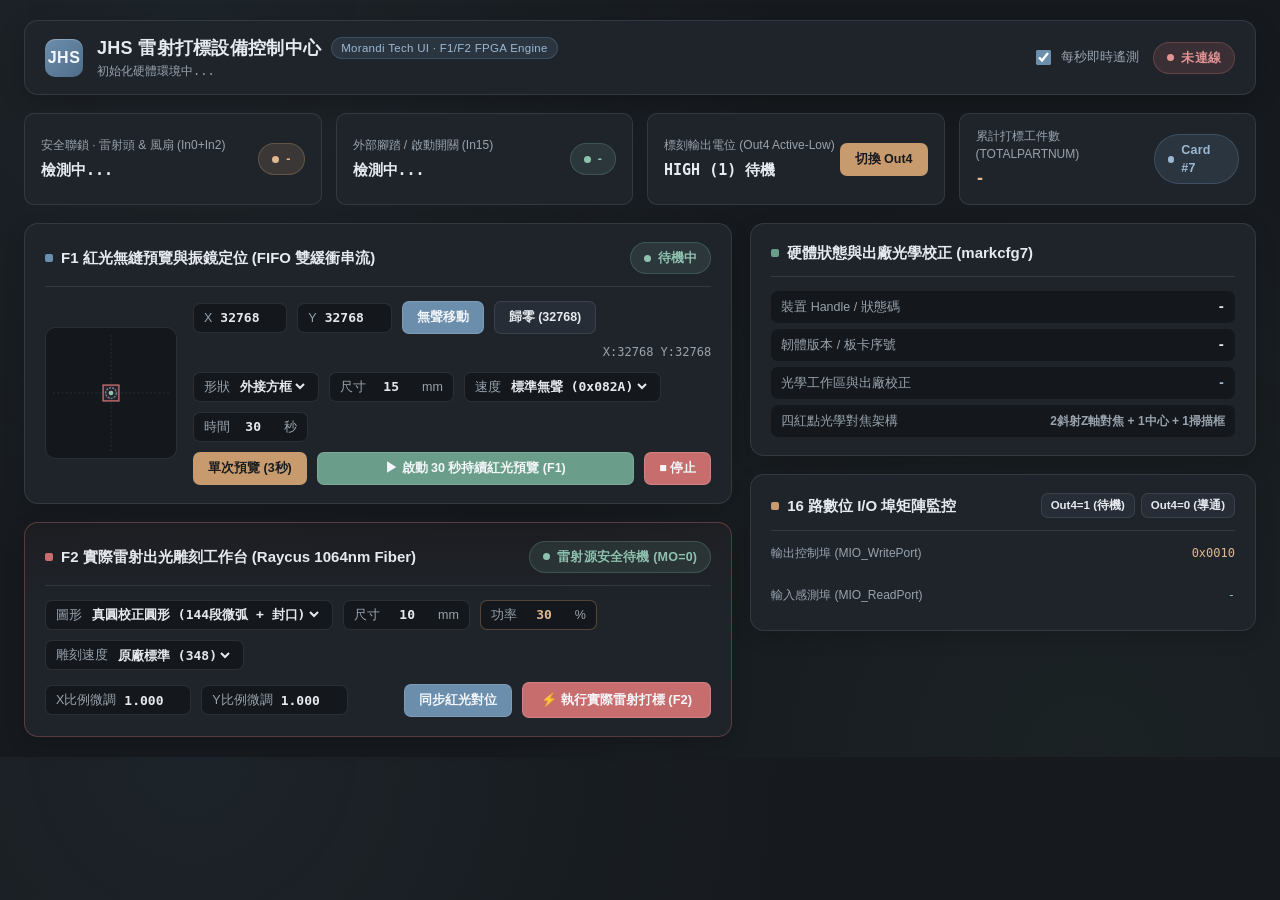
==== commit 4d2eb737: "feat: support square, circle contour, and crosshair shapes in F1 red-light FIFO preview" ====
--- a/web/index.html
+++ b/web/index.html
@@ -544,8 +544,16 @@
 
               <div class="form-row">
                 <div class="field-group">
-                  <span>預覽框</span>
-                  <input type="number" id="previewSizeMM" value="15" min="2" max="90" style="width:46px;" oninput="updateScope()">
+                  <span>形狀</span>
+                  <select id="previewShape" onchange="updateScope()">
+                    <option value="square" selected>外接方框</option>
+                    <option value="circle">圓形輪廓</option>
+                    <option value="cross">十字準星</option>
+                  </select>
+                </div>
+                <div class="field-group">
+                  <span>尺寸</span>
+                  <input type="number" id="previewSizeMM" value="15" min="2" max="90" style="width:44px;" oninput="updateScope()">
                   <span>mm</span>
                 </div>
                 <div class="field-group">
@@ -864,7 +872,7 @@
       await fetch('/api/redlight', {
         method: 'POST',
         headers: {'Content-Type': 'application/json'},
-        body: JSON.stringify({SizeMM: sizeMM, StepDelayMs: stepDelayMs})
+        body: JSON.stringify({Shape: document.getElementById("previewShape").value, SizeMM: sizeMM, StepDelayMs: stepDelayMs})
       });
       fetchStatus();
     }
@@ -876,7 +884,7 @@
       await fetch('/api/preview/start', {
         method: 'POST',
         headers: {'Content-Type': 'application/json'},
-        body: JSON.stringify({SizeMM: sizeMM, StepDelayMs: stepDelayMs, TimeoutSec: timeoutSec})
+        body: JSON.stringify({Shape: document.getElementById("previewShape").value, SizeMM: sizeMM, StepDelayMs: stepDelayMs, TimeoutSec: timeoutSec})
       });
       fetchStatus();
     }
@@ -888,6 +896,7 @@
 
     function syncPreviewSize() {
       document.getElementById('previewSizeMM').value = document.getElementById('markSizeMM').value;
+      document.getElementById('previewShape').value = document.getElementById('markShape').value;
       updateScope();
     }
 
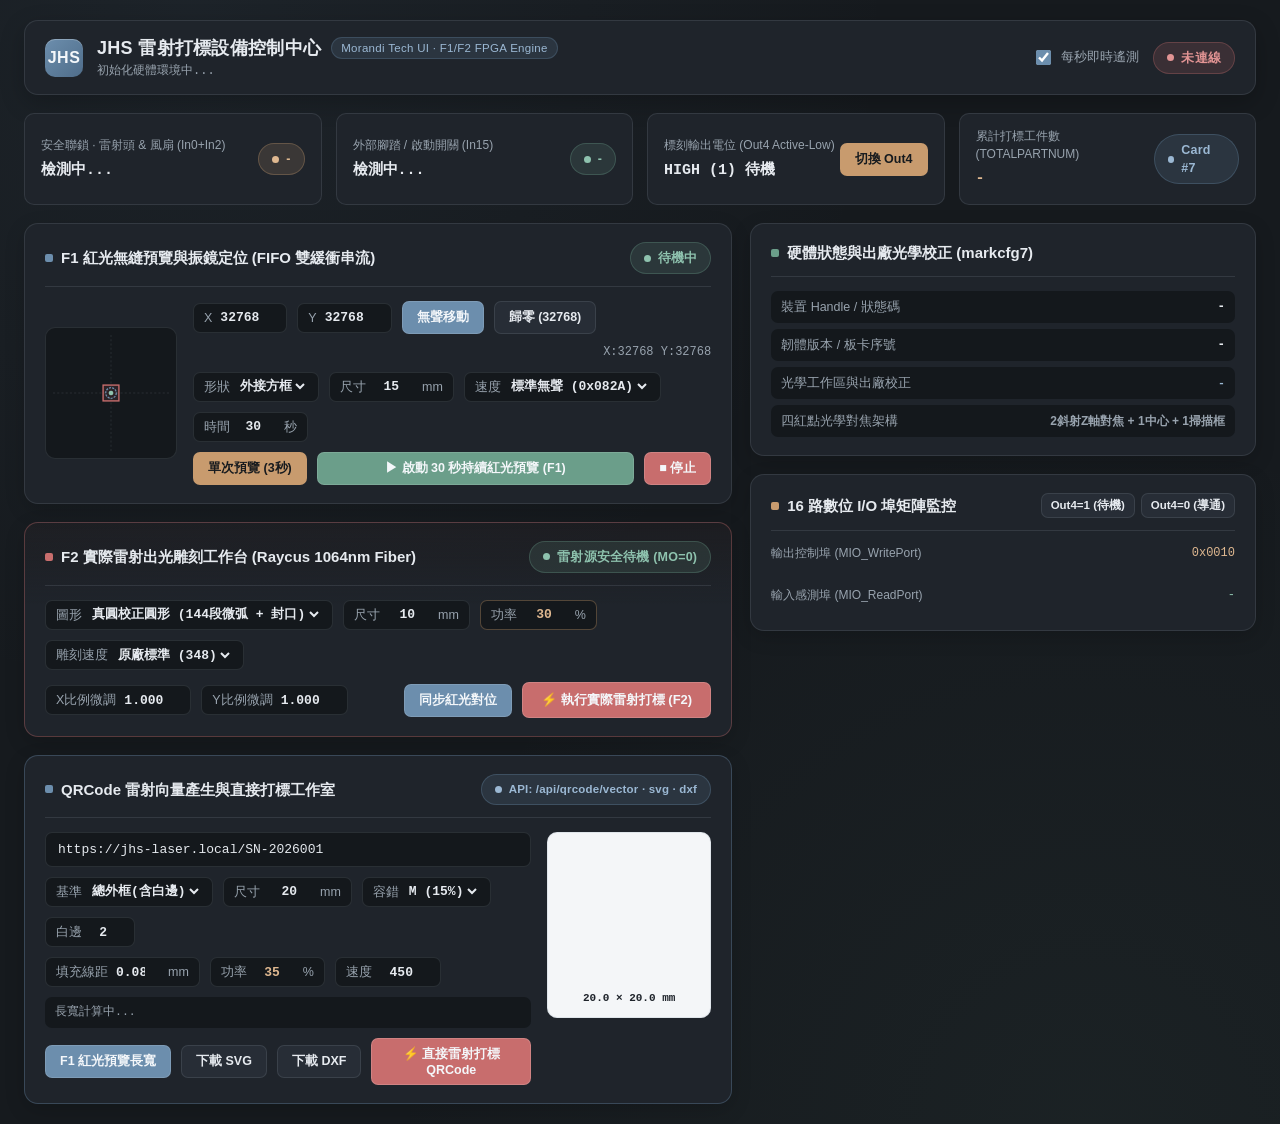
==== commit ada1d962: "feat: integrate QRCode merged-contour vector generator, SVG/DXF export API, and direct F2 laser mark" ====
--- a/web/index.html
+++ b/web/index.html
@@ -641,8 +641,85 @@
             </div>
           </div>
         </section>
+        <!-- QRCode Laser Vector & Direct Marking Studio -->
+        <section class="panel" style="border-color: rgba(108, 142, 173, 0.35);">
+          <div class="panel-header">
+            <h2 class="panel-title"><span class="dot-accent" style="background:var(--morandi-blue);"></span>QRCode 雷射向量產生與直接打標工作室</h2>
+            <span class="status-pill pill-blue" style="font-size:11.5px;">API: /api/qrcode/vector · svg · dxf</span>
+          </div>
+
+          <div style="display:grid; grid-template-columns: 1fr 164px; gap:16px; align-items:start;">
+            <div style="display:flex; flex-direction:column; gap:10px;">
+              <div class="field-group" style="width:100%; padding:8px 10px;">
+                <input type="text" id="qrText" value="https://jhs-laser.local/SN-2026001" placeholder="輸入要編碼的文字或 URL..." style="width:100%; font-weight:500;" oninput="generateQRPreview()">
+              </div>
+
+              <div class="form-row">
+                <div class="field-group">
+                  <span>基準</span>
+                  <select id="qrBasis" onchange="generateQRPreview()">
+                    <option value="total" selected>總外框(含白邊)</option>
+                    <option value="code">純碼區寬度</option>
+                    <option value="module">單點模組寬</option>
+                  </select>
+                </div>
+                <div class="field-group">
+                  <span>尺寸</span>
+                  <input type="number" id="qrSizeMM" value="20" min="3" max="90" step="0.5" style="width:48px;" oninput="generateQRPreview()">
+                  <span>mm</span>
+                </div>
+                <div class="field-group">
+                  <span>容錯</span>
+                  <select id="qrECC" onchange="generateQRPreview()">
+                    <option value="L">L (7%)</option>
+                    <option value="M" selected>M (15%)</option>
+                    <option value="Q">Q (25%)</option>
+                    <option value="H">H (30%)</option>
+                  </select>
+                </div>
+                <div class="field-group">
+                  <span>白邊</span>
+                  <input type="number" id="qrQuiet" value="2" min="0" max="10" style="width:36px;" oninput="generateQRPreview()">
+                </div>
+              </div>
+
+              <div class="form-row">
+                <div class="field-group" title="0 = 僅打外輪廓，0.08 = 高密度填充塗黑">
+                  <span>填充線距</span>
+                  <input type="number" id="qrHatch" value="0.08" min="0" max="0.5" step="0.01" style="width:48px;">
+                  <span>mm</span>
+                </div>
+                <div class="field-group">
+                  <span>功率</span>
+                  <input type="number" id="qrPower" value="35" min="1" max="100" style="width:44px; color:#DFB890;">
+                  <span>%</span>
+                </div>
+                <div class="field-group">
+                  <span>速度</span>
+                  <input type="number" id="qrSpeed" value="450" min="80" max="3000" step="10" style="width:52px;">
+                </div>
+              </div>
+
+              <div id="qrMetaBox" style="font-family:var(--font-mono); font-size:11.5px; color:var(--text-secondary); background:var(--bg-input); padding:7px 10px; border-radius:var(--radius-sm);">
+                長寬計算中...
+              </div>
+
+              <div class="form-row">
+                <button class="btn btn-blue" onclick="previewQRFrame()">F1 紅光預覽長寬</button>
+                <button class="btn btn-ghost" onclick="downloadQRFile('svg')">下載 SVG</button>
+                <button class="btn btn-ghost" onclick="downloadQRFile('dxf')">下載 DXF</button>
+                <button class="btn btn-terra" onclick="markQRCodeNow()" style="flex:1;">⚡ 直接雷射打標 QRCode</button>
+              </div>
+            </div>
+
+            <!-- QRCode Live Vector Preview Box -->
+            <div style="background:#F4F6F8; border-radius:var(--radius-md); padding:10px; text-align:center; border:1px solid var(--border-strong);">
+              <div id="qrSvgPreview" style="width:142px; height:142px; margin:0 auto; display:flex; align-items:center; justify-content:center;"></div>
+              <div id="qrDimBadge" style="margin-top:6px; font-family:var(--font-mono); font-size:11px; font-weight:700; color:#1F242B;">20.0 × 20.0 mm</div>
+            </div>
+          </div>
+        </section>
       </div>
-
       <!-- Right Column (5 cols): Hardware Specs & Compact 16-Channel I/O Matrix -->
       <div class="col-stack">
         <!-- Hardware & Optical Calibration Specs -->
@@ -855,7 +932,92 @@
     async function moveGalvo() {
       const x = parseInt(document.getElementById('inputX').value, 10);
       const y = parseInt(document.getElementById('inputY').value, 10);
+      let lastQRData = null;
+
+    async function generateQRPreview() {
+      const payload = {
+        text: document.getElementById('qrText').value,
+        size_mm: parseFloat(document.getElementById('qrSizeMM').value) || 20,
+        size_basis: document.getElementById('qrBasis').value,
+        quiet_zone: parseInt(document.getElementById('qrQuiet').value, 10),
+        ecc: document.getElementById('qrECC').value
+      };
+      try {
+        const res = await fetch('/api/qrcode/vector', {
+          method: 'POST',
+          headers: {'Content-Type': 'application/json'},
+          body: JSON.stringify(payload)
+        });
+        const data = await res.json();
+        if (!data.ok) {
+          document.getElementById('qrMetaBox').textContent = '⚠ ' + data.error;
+          return;
+        }
+        lastQRData = data;
+        const box = document.getElementById('qrSvgPreview');
+        box.innerHTML = data.svg;
+        const svgEl = box.querySelector('svg');
+        if (svgEl) {
+          svgEl.style.width = '140px';
+          svgEl.style.height = '140px';
+        }
+        document.getElementById('qrDimBadge').textContent = data.overall_mm + ' × ' + data.overall_mm + ' mm';
+        document.getElementById('qrMetaBox').textContent =
+          data.module_count + '×' + data.module_count + ' 模組 · 總寬 ' + data.overall_mm + 'mm (碼區 ' + data.code_mm + 'mm · 單點 ' + data.module_mm + 'mm) · ' + data.contour_count + ' 條閉合輪廓';
+      } catch (e) {
+        console.error(e);
+      }
+    }
+
+    function previewQRFrame() {
+      if (!lastQRData) return;
+      document.getElementById('previewShape').value = 'square';
+      document.getElementById('previewSizeMM').value = lastQRData.overall_mm;
       updateScope();
+      startContinuousPreview();
+    }
+
+    function downloadQRFile(ext) {
+      const text = encodeURIComponent(document.getElementById('qrText').value);
+      const size = parseFloat(document.getElementById('qrSizeMM').value) || 20;
+      const basis = document.getElementById('qrBasis').value;
+      const quiet = parseInt(document.getElementById('qrQuiet').value, 10);
+      const ecc = document.getElementById('qrECC').value;
+      window.open('/api/qrcode/' + ext + '?text=' + text + '&size_mm=' + size + '&size_basis=' + basis + '&quiet_zone=' + quiet + '&ecc=' + ecc, '_blank');
+    }
+
+    async function markQRCodeNow() {
+      const mBadge = document.getElementById('markStatusBadge');
+      mBadge.textContent = 'QRCode 雷射雕刻中 (MO=1)...';
+      mBadge.className = 'status-pill pill-terra';
+
+      const res = await fetch('/api/qrcode/mark', {
+        method: 'POST',
+        headers: {'Content-Type': 'application/json'},
+        body: JSON.stringify({
+          text: document.getElementById('qrText').value,
+          size_mm: parseFloat(document.getElementById('qrSizeMM').value) || 20,
+          size_basis: document.getElementById('qrBasis').value,
+          quiet_zone: parseInt(document.getElementById('qrQuiet').value, 10),
+          ecc: document.getElementById('qrECC').value,
+          hatch_step_mm: parseFloat(document.getElementById('qrHatch').value) || 0,
+          scale_x: parseFloat(document.getElementById('markScaleX').value) || 1.0,
+          scale_y: parseFloat(document.getElementById('markScaleY').value) || 1.0,
+          power_pct: parseFloat(document.getElementById('qrPower').value) || 35,
+          speed_word: parseInt(document.getElementById('qrSpeed').value, 10) || 450
+        })
+      });
+      const data = await res.json();
+      if (!data.ok) {
+        alert('QRCode 打標失敗: ' + data.error);
+      }
+      mBadge.textContent = 'QRCode 雕刻完成 · 已安全待機 (MO=0)';
+      mBadge.className = 'status-pill pill-sage';
+      fetchStatus();
+    }
+
+    generateQRPreview();
+    updateScope();
       await fetch('/api/gotoxy', { method: 'POST', headers: {'Content-Type': 'application/json'}, body: JSON.stringify({x, y}) });
       fetchStatus();
     }
@@ -897,7 +1059,92 @@
     function syncPreviewSize() {
       document.getElementById('previewSizeMM').value = document.getElementById('markSizeMM').value;
       document.getElementById('previewShape').value = document.getElementById('markShape').value;
+      let lastQRData = null;
+
+    async function generateQRPreview() {
+      const payload = {
+        text: document.getElementById('qrText').value,
+        size_mm: parseFloat(document.getElementById('qrSizeMM').value) || 20,
+        size_basis: document.getElementById('qrBasis').value,
+        quiet_zone: parseInt(document.getElementById('qrQuiet').value, 10),
+        ecc: document.getElementById('qrECC').value
+      };
+      try {
+        const res = await fetch('/api/qrcode/vector', {
+          method: 'POST',
+          headers: {'Content-Type': 'application/json'},
+          body: JSON.stringify(payload)
+        });
+        const data = await res.json();
+        if (!data.ok) {
+          document.getElementById('qrMetaBox').textContent = '⚠ ' + data.error;
+          return;
+        }
+        lastQRData = data;
+        const box = document.getElementById('qrSvgPreview');
+        box.innerHTML = data.svg;
+        const svgEl = box.querySelector('svg');
+        if (svgEl) {
+          svgEl.style.width = '140px';
+          svgEl.style.height = '140px';
+        }
+        document.getElementById('qrDimBadge').textContent = data.overall_mm + ' × ' + data.overall_mm + ' mm';
+        document.getElementById('qrMetaBox').textContent =
+          data.module_count + '×' + data.module_count + ' 模組 · 總寬 ' + data.overall_mm + 'mm (碼區 ' + data.code_mm + 'mm · 單點 ' + data.module_mm + 'mm) · ' + data.contour_count + ' 條閉合輪廓';
+      } catch (e) {
+        console.error(e);
+      }
+    }
+
+    function previewQRFrame() {
+      if (!lastQRData) return;
+      document.getElementById('previewShape').value = 'square';
+      document.getElementById('previewSizeMM').value = lastQRData.overall_mm;
       updateScope();
+      startContinuousPreview();
+    }
+
+    function downloadQRFile(ext) {
+      const text = encodeURIComponent(document.getElementById('qrText').value);
+      const size = parseFloat(document.getElementById('qrSizeMM').value) || 20;
+      const basis = document.getElementById('qrBasis').value;
+      const quiet = parseInt(document.getElementById('qrQuiet').value, 10);
+      const ecc = document.getElementById('qrECC').value;
+      window.open('/api/qrcode/' + ext + '?text=' + text + '&size_mm=' + size + '&size_basis=' + basis + '&quiet_zone=' + quiet + '&ecc=' + ecc, '_blank');
+    }
+
+    async function markQRCodeNow() {
+      const mBadge = document.getElementById('markStatusBadge');
+      mBadge.textContent = 'QRCode 雷射雕刻中 (MO=1)...';
+      mBadge.className = 'status-pill pill-terra';
+
+      const res = await fetch('/api/qrcode/mark', {
+        method: 'POST',
+        headers: {'Content-Type': 'application/json'},
+        body: JSON.stringify({
+          text: document.getElementById('qrText').value,
+          size_mm: parseFloat(document.getElementById('qrSizeMM').value) || 20,
+          size_basis: document.getElementById('qrBasis').value,
+          quiet_zone: parseInt(document.getElementById('qrQuiet').value, 10),
+          ecc: document.getElementById('qrECC').value,
+          hatch_step_mm: parseFloat(document.getElementById('qrHatch').value) || 0,
+          scale_x: parseFloat(document.getElementById('markScaleX').value) || 1.0,
+          scale_y: parseFloat(document.getElementById('markScaleY').value) || 1.0,
+          power_pct: parseFloat(document.getElementById('qrPower').value) || 35,
+          speed_word: parseInt(document.getElementById('qrSpeed').value, 10) || 450
+        })
+      });
+      const data = await res.json();
+      if (!data.ok) {
+        alert('QRCode 打標失敗: ' + data.error);
+      }
+      mBadge.textContent = 'QRCode 雕刻完成 · 已安全待機 (MO=0)';
+      mBadge.className = 'status-pill pill-sage';
+      fetchStatus();
+    }
+
+    generateQRPreview();
+    updateScope();
     }
 
     function syncAndPreview() {
@@ -936,6 +1183,91 @@
       fetchStatus();
     }
 
+    let lastQRData = null;
+
+    async function generateQRPreview() {
+      const payload = {
+        text: document.getElementById('qrText').value,
+        size_mm: parseFloat(document.getElementById('qrSizeMM').value) || 20,
+        size_basis: document.getElementById('qrBasis').value,
+        quiet_zone: parseInt(document.getElementById('qrQuiet').value, 10),
+        ecc: document.getElementById('qrECC').value
+      };
+      try {
+        const res = await fetch('/api/qrcode/vector', {
+          method: 'POST',
+          headers: {'Content-Type': 'application/json'},
+          body: JSON.stringify(payload)
+        });
+        const data = await res.json();
+        if (!data.ok) {
+          document.getElementById('qrMetaBox').textContent = '⚠ ' + data.error;
+          return;
+        }
+        lastQRData = data;
+        const box = document.getElementById('qrSvgPreview');
+        box.innerHTML = data.svg;
+        const svgEl = box.querySelector('svg');
+        if (svgEl) {
+          svgEl.style.width = '140px';
+          svgEl.style.height = '140px';
+        }
+        document.getElementById('qrDimBadge').textContent = data.overall_mm + ' × ' + data.overall_mm + ' mm';
+        document.getElementById('qrMetaBox').textContent =
+          data.module_count + '×' + data.module_count + ' 模組 · 總寬 ' + data.overall_mm + 'mm (碼區 ' + data.code_mm + 'mm · 單點 ' + data.module_mm + 'mm) · ' + data.contour_count + ' 條閉合輪廓';
+      } catch (e) {
+        console.error(e);
+      }
+    }
+
+    function previewQRFrame() {
+      if (!lastQRData) return;
+      document.getElementById('previewShape').value = 'square';
+      document.getElementById('previewSizeMM').value = lastQRData.overall_mm;
+      updateScope();
+      startContinuousPreview();
+    }
+
+    function downloadQRFile(ext) {
+      const text = encodeURIComponent(document.getElementById('qrText').value);
+      const size = parseFloat(document.getElementById('qrSizeMM').value) || 20;
+      const basis = document.getElementById('qrBasis').value;
+      const quiet = parseInt(document.getElementById('qrQuiet').value, 10);
+      const ecc = document.getElementById('qrECC').value;
+      window.open('/api/qrcode/' + ext + '?text=' + text + '&size_mm=' + size + '&size_basis=' + basis + '&quiet_zone=' + quiet + '&ecc=' + ecc, '_blank');
+    }
+
+    async function markQRCodeNow() {
+      const mBadge = document.getElementById('markStatusBadge');
+      mBadge.textContent = 'QRCode 雷射雕刻中 (MO=1)...';
+      mBadge.className = 'status-pill pill-terra';
+
+      const res = await fetch('/api/qrcode/mark', {
+        method: 'POST',
+        headers: {'Content-Type': 'application/json'},
+        body: JSON.stringify({
+          text: document.getElementById('qrText').value,
+          size_mm: parseFloat(document.getElementById('qrSizeMM').value) || 20,
+          size_basis: document.getElementById('qrBasis').value,
+          quiet_zone: parseInt(document.getElementById('qrQuiet').value, 10),
+          ecc: document.getElementById('qrECC').value,
+          hatch_step_mm: parseFloat(document.getElementById('qrHatch').value) || 0,
+          scale_x: parseFloat(document.getElementById('markScaleX').value) || 1.0,
+          scale_y: parseFloat(document.getElementById('markScaleY').value) || 1.0,
+          power_pct: parseFloat(document.getElementById('qrPower').value) || 35,
+          speed_word: parseInt(document.getElementById('qrSpeed').value, 10) || 450
+        })
+      });
+      const data = await res.json();
+      if (!data.ok) {
+        alert('QRCode 打標失敗: ' + data.error);
+      }
+      mBadge.textContent = 'QRCode 雕刻完成 · 已安全待機 (MO=0)';
+      mBadge.className = 'status-pill pill-sage';
+      fetchStatus();
+    }
+
+    generateQRPreview();
     updateScope();
     setInterval(() => {
       if (document.getElementById('autoRefresh').checked) fetchStatus();
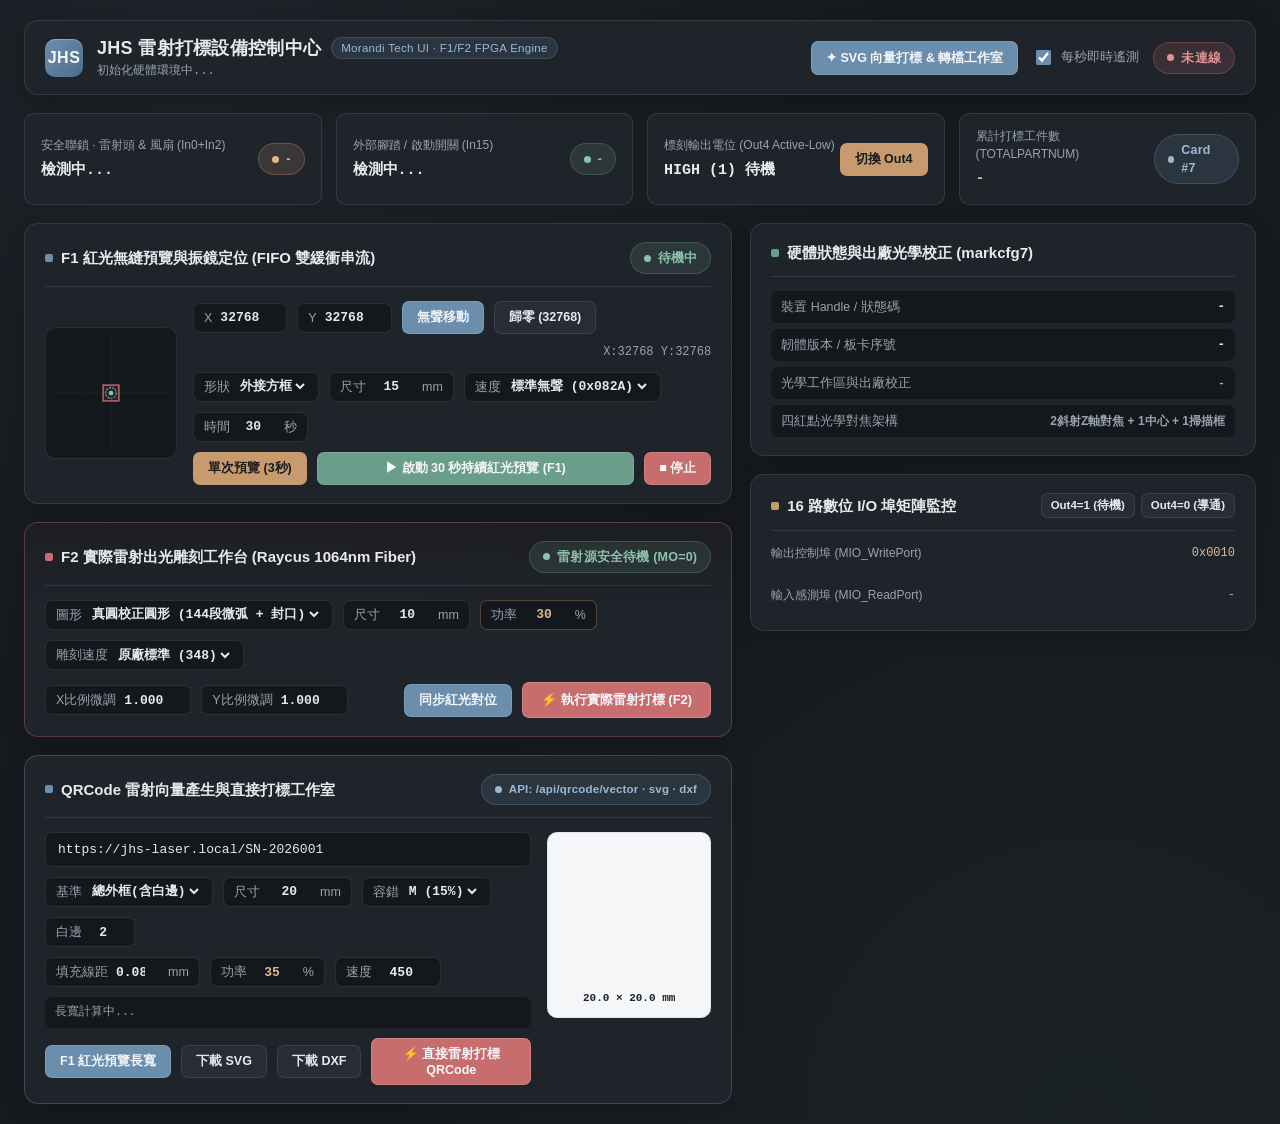
==== commit ec08aa62: "feat: add dedicated SVG laser marking and PNG/JPG/GIF vectorization studio page" ====
--- a/web/index.html
+++ b/web/index.html
@@ -459,6 +459,7 @@
         </div>
       </div>
       <div class="topbar-controls">
+        <a href="/svg_studio.html" class="btn btn-blue" style="text-decoration:none;">✦ SVG 向量打標 & 轉檔工作室</a>
         <label class="toggle-label">
           <input type="checkbox" id="autoRefresh" checked>
           每秒即時遙測
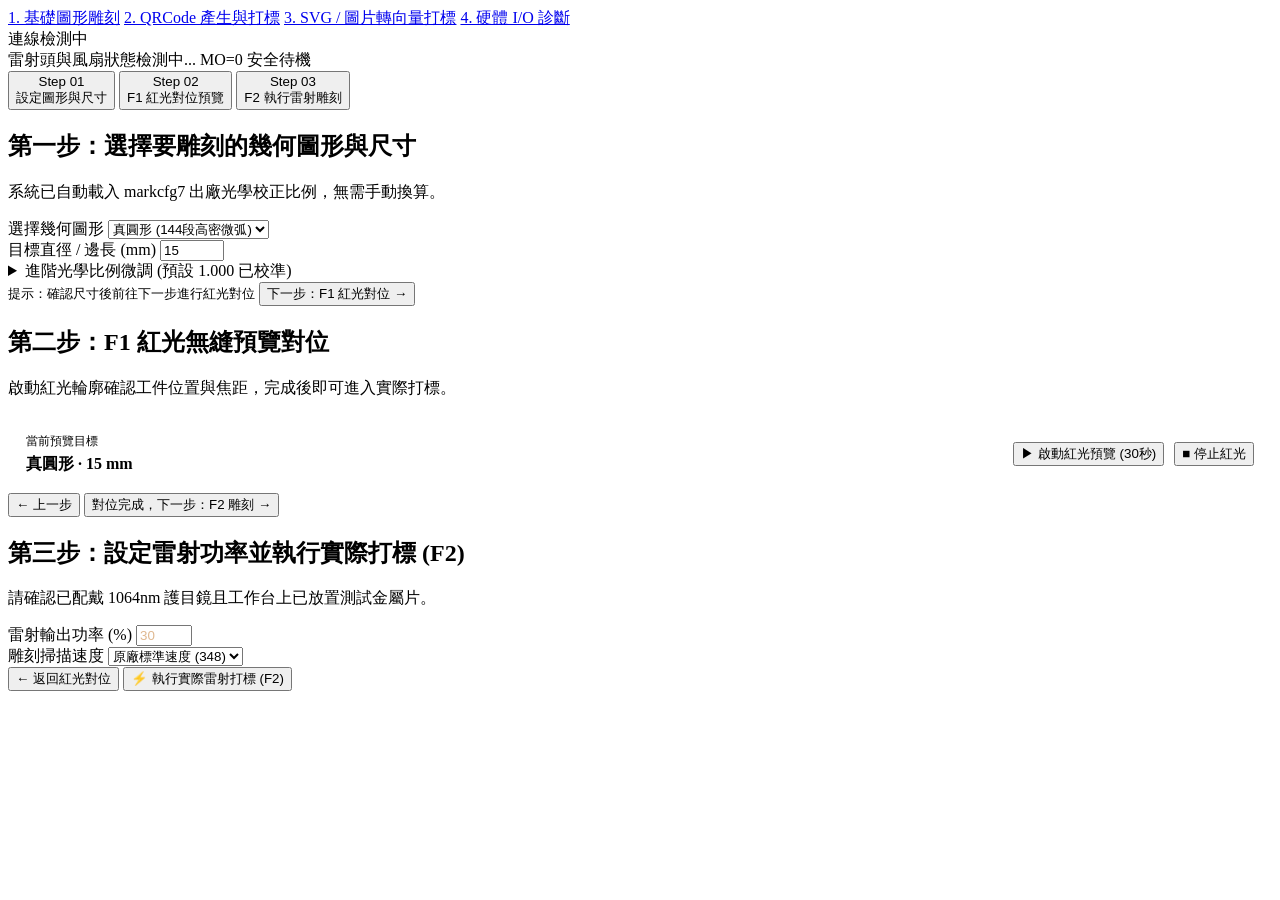
==== commit fa8f569c: "ui: refactor into focused 4-page step-by-step wizard layout to reduce cognitive load" ====
--- a/web/index.html
+++ b/web/index.html
@@ -3,1277 +3,205 @@
 <head>
   <meta charset="UTF-8">
   <meta name="viewport" content="width=device-width, initial-scale=1.0">
-  <title>JHS Laser Control Studio — 莫蘭迪科技感工控中心</title>
-  <style>
-    :root {
-      /* 莫蘭迪科技感色票 (Morandi Tech Palette) */
-      --bg-base: #161A1E;
-      --bg-surface: #1F242B;
-      --bg-elevated: #272D36;
-      --bg-input: #14181C;
-      --border-subtle: rgba(168, 182, 196, 0.14);
-      --border-strong: rgba(168, 182, 196, 0.28);
-
-      --text-primary: #E6EAEF;
-      --text-secondary: #98A3AE;
-      --text-muted: #68737E;
-
-      /* 低飽和度機能點綴色 */
-      --morandi-blue: #6C8EAD;
-      --morandi-blue-soft: rgba(108, 142, 173, 0.16);
-      --morandi-sage: #6B9E8A;
-      --morandi-sage-soft: rgba(107, 158, 138, 0.16);
-      --morandi-sand: #C89B6E;
-      --morandi-sand-soft: rgba(200, 155, 110, 0.16);
-      --morandi-terra: #C86D6D;
-      --morandi-terra-soft: rgba(200, 109, 109, 0.16);
-
-      --radius-lg: 14px;
-      --radius-md: 10px;
-      --radius-sm: 7px;
-      --font-mono: 'JetBrains Mono', 'Cascadia Code', Consolas, monospace;
-    }
-
-    * { box-sizing: border-box; }
-
-    body {
-      font-family: 'Inter', -apple-system, BlinkMacSystemFont, 'Segoe UI', 'Microsoft JhengHei', sans-serif;
-      background-color: var(--bg-base);
-      background-image: radial-gradient(circle at 15% 0%, rgba(108, 142, 173, 0.08), transparent 45%),
-                        radial-gradient(circle at 85% 100%, rgba(107, 158, 138, 0.06), transparent 45%);
-      color: var(--text-primary);
-      margin: 0;
-      padding: 20px 24px;
-      line-height: 1.45;
-      -webkit-font-smoothing: antialiased;
-    }
-
-    .app-shell {
-      max-width: 1360px;
-      margin: 0 auto;
-      display: flex;
-      flex-direction: column;
-      gap: 18px;
-    }
-
-    /* 1. Top Navigation Bar */
-    .topbar {
-      display: flex;
-      justify-content: space-between;
-      align-items: center;
-      padding: 14px 20px;
-      background: var(--bg-surface);
-      border: 1px solid var(--border-subtle);
-      border-radius: var(--radius-lg);
-      box-shadow: 0 8px 24px rgba(0, 0, 0, 0.22);
-    }
-
-    .brand {
-      display: flex;
-      align-items: center;
-      gap: 14px;
-    }
-
-    .brand-icon {
-      width: 38px;
-      height: 38px;
-      border-radius: 10px;
-      background: linear-gradient(135deg, var(--morandi-blue), #4F6D8A);
-      display: flex;
-      align-items: center;
-      justify-content: center;
-      font-weight: 800;
-      font-size: 16px;
-      color: #F4F7FA;
-      letter-spacing: 0.5px;
-      box-shadow: inset 0 1px 0 rgba(255,255,255,0.25);
-    }
-
-    .brand-title h1 {
-      margin: 0;
-      font-size: 18px;
-      font-weight: 600;
-      letter-spacing: 0.3px;
-      display: flex;
-      align-items: center;
-      gap: 10px;
-    }
-
-    .version-pill {
-      font-size: 11.5px;
-      font-weight: 500;
-      padding: 2px 9px;
-      border-radius: 999px;
-      background: var(--morandi-blue-soft);
-      color: #9BB8D3;
-      border: 1px solid rgba(108, 142, 173, 0.28);
-    }
-
-    .brand-sub {
-      font-size: 12px;
-      color: var(--text-secondary);
-      font-family: var(--font-mono);
-      margin-top: 2px;
-    }
-
-    .topbar-controls {
-      display: flex;
-      align-items: center;
-      gap: 14px;
-    }
-
-    .toggle-label {
-      display: flex;
-      align-items: center;
-      gap: 7px;
-      font-size: 13px;
-      color: var(--text-secondary);
-      cursor: pointer;
-      user-select: none;
-    }
-
-    .toggle-label input {
-      accent-color: var(--morandi-blue);
-      width: 15px;
-      height: 15px;
-    }
-
-    .status-pill {
-      display: inline-flex;
-      align-items: center;
-      gap: 7px;
-      padding: 6px 13px;
-      border-radius: 999px;
-      font-size: 12.5px;
-      font-weight: 600;
-      letter-spacing: 0.2px;
-    }
-
-    .status-pill::before {
-      content: "";
-      width: 7px;
-      height: 7px;
-      border-radius: 50%;
-      background: currentColor;
-    }
-
-    .pill-sage { background: var(--morandi-sage-soft); color: #8EC2AE; border: 1px solid rgba(107,158,138,0.3); }
-    .pill-sand { background: var(--morandi-sand-soft); color: #DFB890; border: 1px solid rgba(200,155,110,0.3); }
-    .pill-terra { background: var(--morandi-terra-soft); color: #E29494; border: 1px solid rgba(200,109,109,0.3); }
-    .pill-blue { background: var(--morandi-blue-soft); color: #9BB8D3; border: 1px solid rgba(108,142,173,0.3); }
-
-    /* Error Alert */
-    .alert-box {
-      display: none;
-      background: var(--morandi-terra-soft);
-      border: 1px solid rgba(200, 109, 109, 0.45);
-      color: #F0B6B6;
-      padding: 12px 16px;
-      border-radius: var(--radius-md);
-      font-size: 13.5px;
-    }
-
-    /* 2. KPI Telemetry Strip */
-    .kpi-grid {
-      display: grid;
-      grid-template-columns: repeat(4, 1fr);
-      gap: 14px;
-    }
-
-    .kpi-card {
-      background: var(--bg-surface);
-      border: 1px solid var(--border-subtle);
-      border-radius: var(--radius-md);
-      padding: 14px 16px;
-      display: flex;
-      justify-content: space-between;
-      align-items: center;
-      transition: border-color 0.2s;
-    }
-
-    .kpi-card:hover { border-color: var(--border-strong); }
-
-    .kpi-label {
-      font-size: 12px;
-      color: var(--text-secondary);
-      margin-bottom: 5px;
-    }
-
-    .kpi-value {
-      font-size: 15px;
-      font-weight: 700;
-      font-family: var(--font-mono);
-      color: var(--text-primary);
-    }
-
-    /* 3. Main 12-Column Asymmetric Workspace */
-    .workspace-grid {
-      display: grid;
-      grid-template-columns: 7fr 5fr;
-      gap: 18px;
-      align-items: start;
-    }
-
-    .col-stack {
-      display: flex;
-      flex-direction: column;
-      gap: 18px;
-    }
-
-    .panel {
-      background: var(--bg-surface);
-      border: 1px solid var(--border-subtle);
-      border-radius: var(--radius-lg);
-      padding: 18px 20px;
-      box-shadow: 0 6px 20px rgba(0, 0, 0, 0.16);
-    }
-
-    .panel-f2 {
-      border-color: rgba(200, 109, 109, 0.35);
-      background: linear-gradient(180deg, rgba(200, 109, 109, 0.04) 0%, var(--bg-surface) 38%);
-    }
-
-    .panel-header {
-      display: flex;
-      justify-content: space-between;
-      align-items: center;
-      padding-bottom: 12px;
-      margin-bottom: 14px;
-      border-bottom: 1px solid var(--border-subtle);
-    }
-
-    .panel-title {
-      margin: 0;
-      font-size: 15px;
-      font-weight: 600;
-      color: var(--text-primary);
-      display: flex;
-      align-items: center;
-      gap: 8px;
-    }
-
-    .dot-accent {
-      width: 8px;
-      height: 8px;
-      border-radius: 2px;
-      background: var(--morandi-blue);
-    }
-
-    /* Control Forms & Inputs */
-    .form-row {
-      display: flex;
-      flex-wrap: wrap;
-      gap: 10px;
-      align-items: center;
-    }
-
-    .field-group {
-      display: flex;
-      align-items: center;
-      gap: 6px;
-      background: var(--bg-input);
-      border: 1px solid var(--border-subtle);
-      padding: 5px 10px;
-      border-radius: var(--radius-sm);
-      font-size: 12.5px;
-      color: var(--text-secondary);
-    }
-
-    .field-group input, .field-group select {
-      background: transparent;
-      border: none;
-      color: var(--text-primary);
-      font-family: var(--font-mono);
-      font-size: 13px;
-      font-weight: 600;
-      outline: none;
-    }
-
-    .field-group select option {
-      background: var(--bg-surface);
-      color: var(--text-primary);
-    }
-
-    .field-group input[type="number"] { width: 58px; text-align: right; }
-
-    /* Morandi Buttons */
-    .btn {
-      border: 1px solid transparent;
-      border-radius: var(--radius-sm);
-      padding: 7px 14px;
-      font-size: 12.5px;
-      font-weight: 600;
-      cursor: pointer;
-      transition: all 0.15s ease;
-      display: inline-flex;
-      align-items: center;
-      justify-content: center;
-      gap: 6px;
-      color: #F4F7FA;
-    }
-
-    .btn:hover { filter: brightness(1.08); transform: translateY(-1px); }
-    .btn:active { transform: translateY(0); }
-
-    .btn-blue { background: var(--morandi-blue); border-color: rgba(255,255,255,0.12); }
-    .btn-sage { background: var(--morandi-sage); border-color: rgba(255,255,255,0.12); }
-    .btn-sand { background: var(--morandi-sand); color: #161A1E; }
-    .btn-terra { background: var(--morandi-terra); border-color: rgba(255,255,255,0.15); }
-    .btn-ghost {
-      background: var(--bg-elevated);
-      border-color: var(--border-subtle);
-      color: var(--text-primary);
-    }
-    .btn-ghost:hover { border-color: var(--border-strong); }
-
-    /* Live Preview Visualizer + F1 Controls Split */
-    .f1-split {
-      display: grid;
-      grid-template-columns: 132px 1fr;
-      gap: 16px;
-      align-items: center;
-    }
-
-    .galvo-scope {
-      width: 132px;
-      height: 132px;
-      background: var(--bg-input);
-      border: 1px solid var(--border-subtle);
-      border-radius: var(--radius-md);
-      position: relative;
-      display: flex;
-      align-items: center;
-      justify-content: center;
-    }
-
-    .preview-banner {
-      display: none;
-      margin-top: 12px;
-      padding: 9px 14px;
-      border-radius: var(--radius-sm);
-      background: var(--morandi-sand-soft);
-      border: 1px solid rgba(200, 155, 110, 0.35);
-      color: #E7C6A3;
-      justify-content: space-between;
-      align-items: center;
-      font-size: 13px;
-    }
-
-    /* Key-Value Specs Table */
-    .spec-list {
-      display: flex;
-      flex-direction: column;
-      gap: 6px;
-    }
-
-    .spec-item {
-      display: flex;
-      justify-content: space-between;
-      align-items: center;
-      padding: 7px 10px;
-      background: var(--bg-input);
-      border-radius: var(--radius-sm);
-      font-size: 12.5px;
-    }
-
-    .spec-item span:first-child { color: var(--text-secondary); }
-    .spec-item span:last-child { font-family: var(--font-mono); font-weight: 600; color: var(--text-primary); }
-
-    /* Compact 8-Column IO Matrix */
-    .io-section-label {
-      display: flex;
-      justify-content: space-between;
-      align-items: center;
-      margin: 12px 0 8px;
-      font-size: 12px;
-      color: var(--text-secondary);
-    }
-
-    .io-matrix {
-      display: grid;
-      grid-template-columns: repeat(8, 1fr);
-      gap: 6px;
-    }
-
-    .pin-cell {
-      background: var(--bg-input);
-      border: 1px solid var(--border-subtle);
-      border-radius: 6px;
-      padding: 6px 3px;
-      text-align: center;
-      font-family: var(--font-mono);
-      transition: all 0.15s;
-    }
-
-    .pin-cell.clickable { cursor: pointer; }
-    .pin-cell.clickable:hover { border-color: var(--morandi-blue); background: var(--bg-elevated); }
-
-    .pin-cell.state-on {
-      border-color: rgba(200, 155, 110, 0.55);
-      background: var(--morandi-sand-soft);
-      color: #E7C6A3;
-    }
-
-    .pin-cell.state-high {
-      border-color: rgba(107, 158, 138, 0.5);
-      background: var(--morandi-sage-soft);
-      color: #93C7B3;
-    }
-
-    .pin-name { font-size: 11px; font-weight: 700; }
-    .pin-tag {
-      font-family: sans-serif;
-      font-size: 9.5px;
-      color: var(--text-muted);
-      white-space: nowrap;
-      overflow: hidden;
-      text-overflow: ellipsis;
-      margin: 2px 0;
-    }
-    .pin-tag.verified { color: #9BB8D3; font-weight: 600; }
-    .pin-bit { font-size: 12px; font-weight: 700; }
-
-    @media (max-width: 1080px) {
-      .kpi-grid { grid-template-columns: repeat(2, 1fr); }
-      .workspace-grid { grid-template-columns: 1fr; }
-    }
-    @media (max-width: 640px) {
-      .kpi-grid { grid-template-columns: 1fr; }
-      .f1-split { grid-template-columns: 1fr; }
-      .io-matrix { grid-template-columns: repeat(4, 1fr); }
-    }
-  </style>
+  <title>基礎圖形雕刻 — JHS Laser Studio</title>
+  <link rel="stylesheet" href="/morandi.css">
 </head>
 <body>
-  <div class="app-shell">
-    <!-- 1. Top Header Bar -->
-    <header class="topbar">
-      <div class="brand">
-        <div class="brand-icon">JHS</div>
-        <div class="brand-title">
-          <h1>
-            JHS 雷射打標設備控制中心
-            <span class="version-pill">Morandi Tech UI · F1/F2 FPGA Engine</span>
-          </h1>
-          <div class="brand-sub" id="platform">初始化硬體環境中...</div>
-        </div>
-      </div>
-      <div class="topbar-controls">
-        <a href="/svg_studio.html" class="btn btn-blue" style="text-decoration:none;">✦ SVG 向量打標 & 轉檔工作室</a>
-        <label class="toggle-label">
-          <input type="checkbox" id="autoRefresh" checked>
-          每秒即時遙測
-        </label>
-        <span id="connBadge" class="status-pill pill-terra">未連線</span>
-      </div>
-    </header>
-
-    <div id="errBox" class="alert-box"></div>
-
-    <!-- 2. KPI Telemetry Strip -->
-    <section class="kpi-grid">
-      <div class="kpi-card">
+  <div class="focused-shell">
+    <nav class="nav-header">
+      <div class="nav-tabs">
+        <a href="/" class="nav-tab active">1. 基礎圖形雕刻</a>
+        <a href="/qrcode.html" class="nav-tab">2. QRCode 產生與打標</a>
+        <a href="/svg_studio.html" class="nav-tab">3. SVG / 圖片轉向量打標</a>
+        <a href="/diagnostics.html" class="nav-tab">4. 硬體 I/O 診斷</a>
+      </div>
+      <span id="connPill" class="pill pill-terra">連線檢測中</span>
+    </nav>
+
+    <div class="safety-bar">
+      <span id="lockInfo">雷射頭與風扇狀態檢測中...</span>
+      <span id="modeInfo" style="font-family:var(--font-mono);">MO=0 安全待機</span>
+    </div>
+
+    <!-- 3 步驟導引列 -->
+    <div class="stepper">
+      <button class="step-btn active" id="tabBtn1" onclick="goStep(1)">
+        <div class="step-num">Step 01</div>
+        <div class="step-title">設定圖形與尺寸</div>
+      </button>
+      <button class="step-btn" id="tabBtn2" onclick="goStep(2)">
+        <div class="step-num">Step 02</div>
+        <div class="step-title">F1 紅光對位預覽</div>
+      </button>
+      <button class="step-btn" id="tabBtn3" onclick="goStep(3)">
+        <div class="step-num">Step 03</div>
+        <div class="step-title">F2 執行雷射雕刻</div>
+      </button>
+    </div>
+
+    <!-- Step 1 Card -->
+    <section class="focus-card active" id="stepCard1">
+      <div>
+        <h2 class="card-heading">第一步：選擇要雕刻的幾何圖形與尺寸</h2>
+        <p class="card-desc">系統已自動載入 markcfg7 出廠光學校正比例，無需手動換算。</p>
+      </div>
+
+      <div class="control-grid">
+        <div class="input-box">
+          <label>選擇幾何圖形</label>
+          <select id="shapeSelect">
+            <option value="circle" selected>真圓形 (144段高密微弧)</option>
+            <option value="square">正方形外框</option>
+            <option value="cross">中心十字準星</option>
+          </select>
+        </div>
+        <div class="input-box">
+          <label>目標直徑 / 邊長 (mm)</label>
+          <input type="number" id="sizeInput" value="15" min="1" max="90" step="0.5">
+        </div>
+      </div>
+
+      <details class="advanced-fold">
+        <summary>進階光學比例微調 (預設 1.000 已校準)</summary>
+        <div class="control-grid">
+          <div class="input-box">
+            <label>X 軸比例補償係數</label>
+            <input type="number" id="scaleX" value="1.000" step="0.005" min="0.8" max="1.2">
+          </div>
+          <div class="input-box">
+            <label>Y 軸比例補償係數</label>
+            <input type="number" id="scaleY" value="1.000" step="0.005" min="0.8" max="1.2">
+          </div>
+        </div>
+      </details>
+
+      <div class="action-bar">
+        <span style="font-size:12.5px; color:var(--text-muted);">提示：確認尺寸後前往下一步進行紅光對位</span>
+        <button class="btn btn-blue btn-lg" onclick="goStep(2)">下一步：F1 紅光對位 →</button>
+      </div>
+    </section>
+
+    <!-- Step 2 Card -->
+    <section class="focus-card" id="stepCard2">
+      <div>
+        <h2 class="card-heading">第二步：F1 紅光無縫預覽對位</h2>
+        <p class="card-desc">啟動紅光輪廓確認工件位置與焦距，完成後即可進入實際打標。</p>
+      </div>
+
+      <div style="background:var(--bg-input); padding:18px; border-radius:var(--radius-md); display:flex; justify-content:space-between; align-items:center; flex-wrap:wrap; gap:12px;">
         <div>
-          <div class="kpi-label">安全聯鎖 · 雷射頭 & 風扇 (In0+In2)</div>
-          <div class="kpi-value" id="headFanText">檢測中...</div>
-        </div>
-        <span id="headFanBadge" class="status-pill pill-sand">-</span>
-      </div>
-
-      <div class="kpi-card">
-        <div>
-          <div class="kpi-label">外部腳踏 / 啟動開關 (In15)</div>
-          <div class="kpi-value" id="btnSwitchText">檢測中...</div>
-        </div>
-        <span id="btnSwitchBadge" class="status-pill pill-sage">-</span>
-      </div>
-
-      <div class="kpi-card">
-        <div>
-          <div class="kpi-label">標刻輸出電位 (Out4 Active-Low)</div>
-          <div class="kpi-value" id="markOutText">HIGH (1) 待機</div>
-        </div>
-        <button class="btn btn-sand" onclick="toggleOut4Quick()">切換 Out4</button>
-      </div>
-
-      <div class="kpi-card">
-        <div>
-          <div class="kpi-label">累計打標工件數 (TOTALPARTNUM)</div>
-          <div class="kpi-value" id="totalParts" style="color: #DFB890;">-</div>
-        </div>
-        <span class="status-pill pill-blue">Card #7</span>
+          <div style="font-size:12px; color:var(--text-secondary);">當前預覽目標</div>
+          <div id="previewSummary" style="font-size:16px; font-weight:700; font-family:var(--font-mono); margin-top:4px;">真圓形 · 15 mm</div>
+        </div>
+        <div style="display:flex; gap:10px;">
+          <button class="btn btn-sage btn-lg" onclick="startF1()">▶ 啟動紅光預覽 (30秒)</button>
+          <button class="btn btn-sand" onclick="stopF1()">■ 停止紅光</button>
+        </div>
+      </div>
+
+      <div class="action-bar">
+        <button class="btn btn-ghost" onclick="goStep(1)">← 上一步</button>
+        <button class="btn btn-blue btn-lg" onclick="goStep(3)">對位完成，下一步：F2 雕刻 →</button>
       </div>
     </section>
 
-    <!-- 3. Main 12-Column Asymmetric Workspace -->
-    <main class="workspace-grid">
-      <!-- Left Column (7 cols): Primary Laser & Galvo Controls -->
-      <div class="col-stack">
-        <!-- F1 Red-Light Preview & Galvo Positioning -->
-        <section class="panel">
-          <div class="panel-header">
-            <h2 class="panel-title"><span class="dot-accent"></span>F1 紅光無縫預覽與振鏡定位 (FIFO 雙緩衝串流)</h2>
-            <span id="previewBadge" class="status-pill pill-sage">待機中</span>
-          </div>
-
-          <div class="f1-split">
-            <!-- Live Vector Scope -->
-            <div class="galvo-scope" title="振鏡工作區即時示意 (110x110mm)">
-              <svg width="116" height="116" viewBox="0 0 110 110">
-                <line x1="55" y1="0" x2="55" y2="110" stroke="rgba(152,163,174,0.18)" stroke-width="0.8" stroke-dasharray="2,2"/>
-                <line x1="0" y1="55" x2="110" y2="55" stroke="rgba(152,163,174,0.18)" stroke-width="0.8" stroke-dasharray="2,2"/>
-                <rect id="scopeBox" x="47.5" y="47.5" width="15" height="15" fill="rgba(200,109,109,0.12)" stroke="#C86D6D" stroke-width="1.3"/>
-                <ellipse id="scopeCircle" cx="55" cy="55" rx="5" ry="5" fill="none" stroke="#6C8EAD" stroke-width="1.2" stroke-dasharray="2,1"/>
-                <circle id="scopeDot" cx="55" cy="55" r="2.2" fill="#8EC2AE"/>
-              </svg>
-            </div>
-
-            <div style="display:flex; flex-direction:column; gap:10px;">
-              <div class="form-row">
-                <div class="field-group">
-                  <span>X</span>
-                  <input type="number" id="inputX" value="32768" min="0" max="65535" onchange="updateScope()">
-                </div>
-                <div class="field-group">
-                  <span>Y</span>
-                  <input type="number" id="inputY" value="32768" min="0" max="65535" onchange="updateScope()">
-                </div>
-                <button class="btn btn-blue" onclick="moveGalvo()">無聲移動</button>
-                <button class="btn btn-ghost" onclick="resetCenter()">歸零 (32768)</button>
-                <span id="galvoXY" style="font-family:var(--font-mono); font-size:12px; color:var(--text-secondary); margin-left:auto;">X:32768 Y:32768</span>
-              </div>
-
-              <div class="form-row">
-                <div class="field-group">
-                  <span>形狀</span>
-                  <select id="previewShape" onchange="updateScope()">
-                    <option value="square" selected>外接方框</option>
-                    <option value="circle">圓形輪廓</option>
-                    <option value="cross">十字準星</option>
-                  </select>
-                </div>
-                <div class="field-group">
-                  <span>尺寸</span>
-                  <input type="number" id="previewSizeMM" value="15" min="2" max="90" style="width:44px;" oninput="updateScope()">
-                  <span>mm</span>
-                </div>
-                <div class="field-group">
-                  <span>速度</span>
-                  <select id="stepDelayMs">
-                    <option value="3500">高速 (0x0DAC)</option>
-                    <option value="2090" selected>標準無聲 (0x082A)</option>
-                    <option value="1000">柔順慢速 (0x03E8)</option>
-                  </select>
-                </div>
-                <div class="field-group">
-                  <span>時間</span>
-                  <input type="number" id="previewTimeout" value="30" min="5" max="120" style="width:42px;">
-                  <span>秒</span>
-                </div>
-              </div>
-
-              <div class="form-row">
-                <button class="btn btn-sand" onclick="runSinglePreview()">單次預覽 (3秒)</button>
-                <button class="btn btn-sage" onclick="startContinuousPreview()" style="flex:1;">▶ 啟動 30 秒持續紅光預覽 (F1)</button>
-                <button class="btn btn-terra" onclick="stopContinuousPreview()">■ 停止</button>
-              </div>
-            </div>
-          </div>
-
-          <div id="previewBanner" class="preview-banner">
-            <span>● 紅光外框持續掃描中 · 自動停止倒數：<b id="remainSec" style="font-family:var(--font-mono); font-size:15px;">30</b> 秒</span>
-            <button class="btn btn-terra" style="padding:4px 10px; font-size:12px;" onclick="stopContinuousPreview()">立即停止</button>
-          </div>
-        </section>
-
-        <!-- F2 Actual Laser Marking Engine -->
-        <section class="panel panel-f2">
-          <div class="panel-header">
-            <h2 class="panel-title"><span class="dot-accent" style="background:var(--morandi-terra);"></span>F2 實際雷射出光雕刻工作台 (Raycus 1064nm Fiber)</h2>
-            <span id="markStatusBadge" class="status-pill pill-sage">雷射源安全待機 (MO=0)</span>
-          </div>
-
-          <div style="display:flex; flex-direction:column; gap:12px;">
-            <div class="form-row">
-              <div class="field-group">
-                <span>圖形</span>
-                <select id="markShape" onchange="updateScope()">
-                  <option value="circle" selected>真圓校正圓形 (144段微弧 + 封口)</option>
-                  <option value="square">正方形外框 (4邊直線)</option>
-                  <option value="cross">中心十字準星</option>
-                </select>
-              </div>
-              <div class="field-group">
-                <span>尺寸</span>
-                <input type="number" id="markSizeMM" value="10" min="1" max="80" style="width:46px;" oninput="syncPreviewSize()">
-                <span>mm</span>
-              </div>
-              <div class="field-group" style="border-color: rgba(200, 155, 110, 0.35);">
-                <span>功率</span>
-                <input type="number" id="markPowerPct" value="30" min="1" max="100" style="width:46px; color:#DFB890;">
-                <span>%</span>
-              </div>
-              <div class="field-group">
-                <span>雕刻速度</span>
-                <select id="markSpeedWord">
-                  <option value="180">深雕慢速 (180)</option>
-                  <option value="348" selected>原廠標準 (348)</option>
-                  <option value="700">淺雕快速 (700)</option>
-                </select>
-              </div>
-            </div>
-
-            <div class="form-row" style="justify-content:space-between;">
-              <div class="form-row">
-                <div class="field-group" title="已自動套用 markcfg7 的 GALVOX=1 與 Aspect 比例，此處供游標卡尺二次微調">
-                  <span>X比例微調</span>
-                  <input type="number" id="markScaleX" value="1.000" step="0.005" min="0.800" max="1.200" style="width:58px;" oninput="updateScope()">
-                </div>
-                <div class="field-group" title="已自動套用 markcfg7 的 GALVOX=1 與 Aspect 比例，此處供游標卡尺二次微調">
-                  <span>Y比例微調</span>
-                  <input type="number" id="markScaleY" value="1.000" step="0.005" min="0.800" max="1.200" style="width:58px;" oninput="updateScope()">
-                </div>
-              </div>
-
-              <div class="form-row">
-                <button class="btn btn-blue" onclick="syncAndPreview()">同步紅光對位</button>
-                <button class="btn btn-terra" onclick="executeLaserMark()" style="padding: 8px 18px; font-size: 13px;">⚡ 執行實際雷射打標 (F2)</button>
-              </div>
-            </div>
-          </div>
-        </section>
-        <!-- QRCode Laser Vector & Direct Marking Studio -->
-        <section class="panel" style="border-color: rgba(108, 142, 173, 0.35);">
-          <div class="panel-header">
-            <h2 class="panel-title"><span class="dot-accent" style="background:var(--morandi-blue);"></span>QRCode 雷射向量產生與直接打標工作室</h2>
-            <span class="status-pill pill-blue" style="font-size:11.5px;">API: /api/qrcode/vector · svg · dxf</span>
-          </div>
-
-          <div style="display:grid; grid-template-columns: 1fr 164px; gap:16px; align-items:start;">
-            <div style="display:flex; flex-direction:column; gap:10px;">
-              <div class="field-group" style="width:100%; padding:8px 10px;">
-                <input type="text" id="qrText" value="https://jhs-laser.local/SN-2026001" placeholder="輸入要編碼的文字或 URL..." style="width:100%; font-weight:500;" oninput="generateQRPreview()">
-              </div>
-
-              <div class="form-row">
-                <div class="field-group">
-                  <span>基準</span>
-                  <select id="qrBasis" onchange="generateQRPreview()">
-                    <option value="total" selected>總外框(含白邊)</option>
-                    <option value="code">純碼區寬度</option>
-                    <option value="module">單點模組寬</option>
-                  </select>
-                </div>
-                <div class="field-group">
-                  <span>尺寸</span>
-                  <input type="number" id="qrSizeMM" value="20" min="3" max="90" step="0.5" style="width:48px;" oninput="generateQRPreview()">
-                  <span>mm</span>
-                </div>
-                <div class="field-group">
-                  <span>容錯</span>
-                  <select id="qrECC" onchange="generateQRPreview()">
-                    <option value="L">L (7%)</option>
-                    <option value="M" selected>M (15%)</option>
-                    <option value="Q">Q (25%)</option>
-                    <option value="H">H (30%)</option>
-                  </select>
-                </div>
-                <div class="field-group">
-                  <span>白邊</span>
-                  <input type="number" id="qrQuiet" value="2" min="0" max="10" style="width:36px;" oninput="generateQRPreview()">
-                </div>
-              </div>
-
-              <div class="form-row">
-                <div class="field-group" title="0 = 僅打外輪廓，0.08 = 高密度填充塗黑">
-                  <span>填充線距</span>
-                  <input type="number" id="qrHatch" value="0.08" min="0" max="0.5" step="0.01" style="width:48px;">
-                  <span>mm</span>
-                </div>
-                <div class="field-group">
-                  <span>功率</span>
-                  <input type="number" id="qrPower" value="35" min="1" max="100" style="width:44px; color:#DFB890;">
-                  <span>%</span>
-                </div>
-                <div class="field-group">
-                  <span>速度</span>
-                  <input type="number" id="qrSpeed" value="450" min="80" max="3000" step="10" style="width:52px;">
-                </div>
-              </div>
-
-              <div id="qrMetaBox" style="font-family:var(--font-mono); font-size:11.5px; color:var(--text-secondary); background:var(--bg-input); padding:7px 10px; border-radius:var(--radius-sm);">
-                長寬計算中...
-              </div>
-
-              <div class="form-row">
-                <button class="btn btn-blue" onclick="previewQRFrame()">F1 紅光預覽長寬</button>
-                <button class="btn btn-ghost" onclick="downloadQRFile('svg')">下載 SVG</button>
-                <button class="btn btn-ghost" onclick="downloadQRFile('dxf')">下載 DXF</button>
-                <button class="btn btn-terra" onclick="markQRCodeNow()" style="flex:1;">⚡ 直接雷射打標 QRCode</button>
-              </div>
-            </div>
-
-            <!-- QRCode Live Vector Preview Box -->
-            <div style="background:#F4F6F8; border-radius:var(--radius-md); padding:10px; text-align:center; border:1px solid var(--border-strong);">
-              <div id="qrSvgPreview" style="width:142px; height:142px; margin:0 auto; display:flex; align-items:center; justify-content:center;"></div>
-              <div id="qrDimBadge" style="margin-top:6px; font-family:var(--font-mono); font-size:11px; font-weight:700; color:#1F242B;">20.0 × 20.0 mm</div>
-            </div>
-          </div>
-        </section>
-      </div>
-      <!-- Right Column (5 cols): Hardware Specs & Compact 16-Channel I/O Matrix -->
-      <div class="col-stack">
-        <!-- Hardware & Optical Calibration Specs -->
-        <section class="panel">
-          <div class="panel-header">
-            <h2 class="panel-title"><span class="dot-accent" style="background:var(--morandi-sage);"></span>硬體狀態與出廠光學校正 (markcfg7)</h2>
-          </div>
-          <div class="spec-list">
-            <div class="spec-item"><span>裝置 Handle / 狀態碼</span><span id="handleState">-</span></div>
-            <div class="spec-item"><span>韌體版本 / 板卡序號</span><span id="fwSerial">-</span></div>
-            <div class="spec-item"><span>光學工作區與出廠校正</span><span id="fieldSize" style="font-size:11.5px; color:#9BB8D3;">-</span></div>
-            <div class="spec-item"><span>四紅點光學對焦架構</span><span style="font-family:sans-serif; font-size:12px; color:var(--text-secondary);">2斜射Z軸對焦 + 1中心 + 1掃描框</span></div>
-          </div>
-        </section>
-
-        <!-- Compact 16-Channel Output & Input I/O Matrix -->
-        <section class="panel">
-          <div class="panel-header">
-            <h2 class="panel-title"><span class="dot-accent" style="background:var(--morandi-sand);"></span>16 路數位 I/O 埠矩陣監控</h2>
-            <div class="form-row" style="gap:6px;">
-              <button class="btn btn-ghost" style="padding:4px 9px; font-size:11.5px;" onclick="toggleOutputPin(4, true)">Out4=1 (待機)</button>
-              <button class="btn btn-ghost" style="padding:4px 9px; font-size:11.5px;" onclick="toggleOutputPin(4, false)">Out4=0 (導通)</button>
-            </div>
-          </div>
-
-          <div class="io-section-label">
-            <span>輸出控制埠 (MIO_WritePort)</span>
-            <span id="outHex" style="font-family:var(--font-mono); color:#DFB890;">0x0010</span>
-          </div>
-          <div class="io-matrix" id="outGrid"></div>
-
-          <div class="io-section-label" style="margin-top:16px;">
-            <span>輸入感測埠 (MIO_ReadPort)</span>
-            <span id="ioHex" style="font-family:var(--font-mono); color:#8EC2AE;">-</span>
-          </div>
-          <div class="io-matrix" id="ioGrid"></div>
-        </section>
-      </div>
-    </main>
+    <!-- Step 3 Card -->
+    <section class="focus-card" id="stepCard3">
+      <div>
+        <h2 class="card-heading">第三步：設定雷射功率並執行實際打標 (F2)</h2>
+        <p class="card-desc">請確認已配戴 1064nm 護目鏡且工作台上已放置測試金屬片。</p>
+      </div>
+
+      <div class="control-grid">
+        <div class="input-box">
+          <label>雷射輸出功率 (%)</label>
+          <input type="number" id="powerInput" value="30" min="1" max="100" style="color:#DFB890;">
+        </div>
+        <div class="input-box">
+          <label>雕刻掃描速度</label>
+          <select id="speedSelect">
+            <option value="180">深雕慢速 (180)</option>
+            <option value="348" selected>原廠標準速度 (348)</option>
+            <option value="700">淺雕快速 (700)</option>
+          </select>
+        </div>
+      </div>
+
+      <div class="action-bar">
+        <button class="btn btn-ghost" onclick="goStep(2)">← 返回紅光對位</button>
+        <button class="btn btn-terra btn-lg" id="markBtn" onclick="runF2Mark()">⚡ 執行實際雷射打標 (F2)</button>
+      </div>
+    </section>
   </div>
 
   <script>
-    let lastOut4State = true;
-
-    const outHwMap = {
-      4: { text: '標刻(低有效)', verified: true },
-      8: { text: 'RedPt紅光', verified: true },
-      0: { text: 'CON5-P5', verified: false },
-      1: { text: 'CON5-P17', verified: false },
-      2: { text: 'CON5-P4', verified: false },
-      3: { text: 'CON5-P16', verified: false },
-      5: { text: 'CON5-P14', verified: false },
-      6: { text: 'CON5-P2', verified: false },
-      7: { text: 'CON5-P15', verified: false }
-    };
-
-    const inHwMap = {
-      15: { text: '啟動按鈕', verified: true },
-      2:  { text: '風扇/解鎖', verified: true },
-      0:  { text: '風扇/解鎖', verified: true },
-      14: { text: '內部上拉', verified: false },
-      8:  { text: '飛行觸發', verified: false },
-      4:  { text: 'CON5-P24', verified: false },
-      3:  { text: 'CON2-P15', verified: false },
-      1:  { text: 'CON2-P14', verified: false }
-    };
-
-    function updateScope() {
-      const pSize = Math.min(90, Math.max(2, parseFloat(document.getElementById('previewSizeMM').value) || 15));
-      const mSize = Math.min(80, Math.max(1, parseFloat(document.getElementById('markSizeMM').value) || 10));
-      const sx = parseFloat(document.getElementById('markScaleX').value) || 1.0;
-      const sy = parseFloat(document.getElementById('markScaleY').value) || 1.0;
-      const gx = parseInt(document.getElementById('inputX').value, 10) || 32768;
-      const gy = parseInt(document.getElementById('inputY').value, 10) || 32768;
-
-      const box = document.getElementById('scopeBox');
-      box.setAttribute('x', 55 - pSize / 2);
-      box.setAttribute('y', 55 - pSize / 2);
-      box.setAttribute('width', pSize);
-      box.setAttribute('height', pSize);
-
-      const ell = document.getElementById('scopeCircle');
-      ell.setAttribute('rx', (mSize / 2) * sx);
-      ell.setAttribute('ry', (mSize / 2) * sy);
-
-      const dot = document.getElementById('scopeDot');
-      dot.setAttribute('cx', (gx / 65535) * 110);
-      dot.setAttribute('cy', 110 - (gy / 65535) * 110);
-    }
-
-    async function fetchStatus() {
-      try {
-        const res = await fetch('/api/status?t=' + Date.now());
-        const data = await res.json();
-        document.getElementById('platform').textContent = 'Runtime: ' + data.platform + ' · LMCMIO Native Bridge';
-        const badge = document.getElementById('connBadge');
-        const errBox = document.getElementById('errBox');
-
-        if (data.error_msg) {
-          badge.textContent = '連線異常';
-          badge.className = 'status-pill pill-terra';
-          errBox.style.display = 'block';
-          errBox.textContent = data.error_msg;
-          return;
-        }
-        errBox.style.display = 'none';
-        badge.textContent = data.connected ? '設備已就緒 (OK)' : '未連線';
-        badge.className = data.connected ? 'status-pill pill-sage' : 'status-pill pill-terra';
-
-        document.getElementById('handleState').textContent = data.handle_hex + ' | ' + data.state_hex;
-        document.getElementById('fwSerial').textContent = data.firmware_ver + ' | SN: ' + data.serial_no;
-        document.getElementById('fieldSize').textContent = data.field_size_mm || '110 x 110 mm';
-        document.getElementById('totalParts').textContent = (data.total_parts || '34957') + ' pcs';
-
-        const listStr = data.list_ready ? '就緒' : '忙碌';
-        document.getElementById('galvoXY').textContent = listStr + ' · X:' + data.galvo_x + ' Y:' + data.galvo_y;
-        document.getElementById('ioHex').textContent = data.input_port_hex;
-        document.getElementById('outHex').textContent = data.output_port_hex || '0x0010';
-
-        const pBanner = document.getElementById('previewBanner');
-        const pBadge = document.getElementById('previewBadge');
-        if (data.preview_active) {
-          pBanner.style.display = 'flex';
-          document.getElementById('remainSec').textContent = data.preview_remain_sec;
-          pBadge.textContent = '掃描中 (' + data.preview_remain_sec + 's)';
-          pBadge.className = 'status-pill pill-sand';
-        } else {
-          pBanner.style.display = 'none';
-          pBadge.textContent = '待機中';
-          pBadge.className = 'status-pill pill-sage';
-        }
-
-        const bin = data.input_port_bin || '0000000000000000';
-        const in0 = bin[15 - 0];
-        const in2 = bin[15 - 2];
-        const in15 = bin[15 - 15];
-
-        const headFanText = document.getElementById('headFanText');
-        const headFanBadge = document.getElementById('headFanBadge');
-        headFanText.textContent = 'In0=' + in0 + ' · In2=' + in2;
-        if (in0 === '1' && in2 === '1') {
-          headFanBadge.textContent = '已解鎖';
-          headFanBadge.className = 'status-pill pill-sage';
-        } else {
-          headFanBadge.textContent = '未解鎖';
-          headFanBadge.className = 'status-pill pill-sand';
-        }
-
-        const btnText = document.getElementById('btnSwitchText');
-        const btnBadge = document.getElementById('btnSwitchBadge');
-        btnText.textContent = 'In15 = ' + in15;
-        if (in15 === '0') {
-          btnBadge.textContent = '已觸發';
-          btnBadge.className = 'status-pill pill-sand';
-        } else {
-          btnBadge.textContent = '待機中';
-          btnBadge.className = 'status-pill pill-sage';
-        }
-
-        const currentOutBin = data.output_port_bin || '0000000000010000';
-        lastOut4State = (currentOutBin[15 - 4] === '1');
-        document.getElementById('markOutText').textContent = lastOut4State ? 'HIGH (1) 待機' : 'LOW (0) 導通';
-        document.getElementById('markOutText').style.color = lastOut4State ? '#8EC2AE' : '#DFB890';
-
-        const outGrid = document.getElementById('outGrid');
-        outGrid.innerHTML = '';
-        for (let i = 15; i >= 0; i--) {
-          const bit = currentOutBin[15 - i];
-          const isHigh = (bit === '1');
-          const info = outHwMap[i];
-          const div = document.createElement('div');
-          div.className = 'pin-cell clickable ' + (isHigh ? 'state-on' : '');
-          div.onclick = () => toggleOutputPin(i, !isHigh);
-          const tagText = info ? info.text : 'NC';
-          const tagCls = (info && info.verified) ? 'pin-tag verified' : 'pin-tag';
-          div.innerHTML = '<div class="pin-name">O' + i + '</div><div class="' + tagCls + '">' + tagText + '</div><div class="pin-bit">' + bit + '</div>';
-          outGrid.appendChild(div);
-        }
-
-        const grid = document.getElementById('ioGrid');
-        grid.innerHTML = '';
-        for (let i = 15; i >= 0; i--) {
-          const bit = bin[15 - i];
-          const info = inHwMap[i];
-          const div = document.createElement('div');
-          div.className = 'pin-cell ' + (bit === '1' ? 'state-high' : '');
-          const tagText = info ? info.text : 'NC';
-          const tagCls = (info && info.verified) ? 'pin-tag verified' : 'pin-tag';
-          div.innerHTML = '<div class="pin-name">I' + i + '</div><div class="' + tagCls + '">' + tagText + '</div><div class="pin-bit">' + bit + '</div>';
-          grid.appendChild(div);
-        }
-      } catch (e) {
-        console.error(e);
+    function goStep(n) {
+      for (let i = 1; i <= 3; i++) {
+        document.getElementById('tabBtn' + i).classList.toggle('active', i === n);
+        document.getElementById('stepCard' + i).classList.toggle('active', i === n);
       }
-    }
-
-    function toggleOut4Quick() { toggleOutputPin(4, !lastOut4State); }
-
-    async function toggleOutputPin(bitIndex, turnOn) {
-      const mask = (1 << bitIndex);
-      const val = turnOn ? mask : 0;
-      await fetch('/api/writeport', {
-        method: 'POST',
-        headers: {'Content-Type': 'application/json'},
-        body: JSON.stringify({mask, val})
-      });
-      fetchStatus();
-    }
-
-    async function moveGalvo() {
-      const x = parseInt(document.getElementById('inputX').value, 10);
-      const y = parseInt(document.getElementById('inputY').value, 10);
-      let lastQRData = null;
-
-    async function generateQRPreview() {
-      const payload = {
-        text: document.getElementById('qrText').value,
-        size_mm: parseFloat(document.getElementById('qrSizeMM').value) || 20,
-        size_basis: document.getElementById('qrBasis').value,
-        quiet_zone: parseInt(document.getElementById('qrQuiet').value, 10),
-        ecc: document.getElementById('qrECC').value
-      };
-      try {
-        const res = await fetch('/api/qrcode/vector', {
-          method: 'POST',
-          headers: {'Content-Type': 'application/json'},
-          body: JSON.stringify(payload)
-        });
-        const data = await res.json();
-        if (!data.ok) {
-          document.getElementById('qrMetaBox').textContent = '⚠ ' + data.error;
-          return;
-        }
-        lastQRData = data;
-        const box = document.getElementById('qrSvgPreview');
-        box.innerHTML = data.svg;
-        const svgEl = box.querySelector('svg');
-        if (svgEl) {
-          svgEl.style.width = '140px';
-          svgEl.style.height = '140px';
-        }
-        document.getElementById('qrDimBadge').textContent = data.overall_mm + ' × ' + data.overall_mm + ' mm';
-        document.getElementById('qrMetaBox').textContent =
-          data.module_count + '×' + data.module_count + ' 模組 · 總寬 ' + data.overall_mm + 'mm (碼區 ' + data.code_mm + 'mm · 單點 ' + data.module_mm + 'mm) · ' + data.contour_count + ' 條閉合輪廓';
-      } catch (e) {
-        console.error(e);
+      if (n === 2) {
+        const names = { circle: '真圓形', square: '正方形外框', cross: '中心十字準星' };
+        const sh = document.getElementById('shapeSelect').value;
+        const sz = document.getElementById('sizeInput').value;
+        document.getElementById('previewSummary').textContent = (names[sh] || sh) + ' · ' + sz + ' mm';
       }
     }
 
-    function previewQRFrame() {
-      if (!lastQRData) return;
-      document.getElementById('previewShape').value = 'square';
-      document.getElementById('previewSizeMM').value = lastQRData.overall_mm;
-      updateScope();
-      startContinuousPreview();
-    }
-
-    function downloadQRFile(ext) {
-      const text = encodeURIComponent(document.getElementById('qrText').value);
-      const size = parseFloat(document.getElementById('qrSizeMM').value) || 20;
-      const basis = document.getElementById('qrBasis').value;
-      const quiet = parseInt(document.getElementById('qrQuiet').value, 10);
-      const ecc = document.getElementById('qrECC').value;
-      window.open('/api/qrcode/' + ext + '?text=' + text + '&size_mm=' + size + '&size_basis=' + basis + '&quiet_zone=' + quiet + '&ecc=' + ecc, '_blank');
-    }
-
-    async function markQRCodeNow() {
-      const mBadge = document.getElementById('markStatusBadge');
-      mBadge.textContent = 'QRCode 雷射雕刻中 (MO=1)...';
-      mBadge.className = 'status-pill pill-terra';
-
-      const res = await fetch('/api/qrcode/mark', {
-        method: 'POST',
-        headers: {'Content-Type': 'application/json'},
-        body: JSON.stringify({
-          text: document.getElementById('qrText').value,
-          size_mm: parseFloat(document.getElementById('qrSizeMM').value) || 20,
-          size_basis: document.getElementById('qrBasis').value,
-          quiet_zone: parseInt(document.getElementById('qrQuiet').value, 10),
-          ecc: document.getElementById('qrECC').value,
-          hatch_step_mm: parseFloat(document.getElementById('qrHatch').value) || 0,
-          scale_x: parseFloat(document.getElementById('markScaleX').value) || 1.0,
-          scale_y: parseFloat(document.getElementById('markScaleY').value) || 1.0,
-          power_pct: parseFloat(document.getElementById('qrPower').value) || 35,
-          speed_word: parseInt(document.getElementById('qrSpeed').value, 10) || 450
-        })
-      });
-      const data = await res.json();
-      if (!data.ok) {
-        alert('QRCode 打標失敗: ' + data.error);
-      }
-      mBadge.textContent = 'QRCode 雕刻完成 · 已安全待機 (MO=0)';
-      mBadge.className = 'status-pill pill-sage';
-      fetchStatus();
-    }
-
-    generateQRPreview();
-    updateScope();
-      await fetch('/api/gotoxy', { method: 'POST', headers: {'Content-Type': 'application/json'}, body: JSON.stringify({x, y}) });
-      fetchStatus();
-    }
-
-    function resetCenter() {
-      document.getElementById('inputX').value = 32768;
-      document.getElementById('inputY').value = 32768;
-      moveGalvo();
-    }
-
-    async function runSinglePreview() {
-      const sizeMM = parseFloat(document.getElementById('previewSizeMM').value) || 15;
-      const stepDelayMs = parseInt(document.getElementById('stepDelayMs').value, 10) || 2090;
-      await fetch('/api/redlight', {
-        method: 'POST',
-        headers: {'Content-Type': 'application/json'},
-        body: JSON.stringify({Shape: document.getElementById("previewShape").value, SizeMM: sizeMM, StepDelayMs: stepDelayMs})
-      });
-      fetchStatus();
-    }
-
-    async function startContinuousPreview() {
-      const sizeMM = parseFloat(document.getElementById('previewSizeMM').value) || 15;
-      const stepDelayMs = parseInt(document.getElementById('stepDelayMs').value, 10) || 2090;
-      const timeoutSec = parseInt(document.getElementById('previewTimeout').value, 10) || 30;
+    async function startF1() {
+      const shape = document.getElementById('shapeSelect').value;
+      const sizeMM = parseFloat(document.getElementById('sizeInput').value) || 15;
       await fetch('/api/preview/start', {
         method: 'POST',
-        headers: {'Content-Type': 'application/json'},
-        body: JSON.stringify({Shape: document.getElementById("previewShape").value, SizeMM: sizeMM, StepDelayMs: stepDelayMs, TimeoutSec: timeoutSec})
+        headers: { 'Content-Type': 'application/json' },
+        body: JSON.stringify({ Shape: shape, SizeMM: sizeMM, StepDelayMs: 2090, TimeoutSec: 30 })
       });
-      fetchStatus();
-    }
-
-    async function stopContinuousPreview() {
+    }
+
+    async function stopF1() {
       await fetch('/api/preview/stop', { method: 'POST' });
-      fetchStatus();
-    }
-
-    function syncPreviewSize() {
-      document.getElementById('previewSizeMM').value = document.getElementById('markSizeMM').value;
-      document.getElementById('previewShape').value = document.getElementById('markShape').value;
-      let lastQRData = null;
-
-    async function generateQRPreview() {
-      const payload = {
-        text: document.getElementById('qrText').value,
-        size_mm: parseFloat(document.getElementById('qrSizeMM').value) || 20,
-        size_basis: document.getElementById('qrBasis').value,
-        quiet_zone: parseInt(document.getElementById('qrQuiet').value, 10),
-        ecc: document.getElementById('qrECC').value
-      };
-      try {
-        const res = await fetch('/api/qrcode/vector', {
-          method: 'POST',
-          headers: {'Content-Type': 'application/json'},
-          body: JSON.stringify(payload)
-        });
-        const data = await res.json();
-        if (!data.ok) {
-          document.getElementById('qrMetaBox').textContent = '⚠ ' + data.error;
-          return;
-        }
-        lastQRData = data;
-        const box = document.getElementById('qrSvgPreview');
-        box.innerHTML = data.svg;
-        const svgEl = box.querySelector('svg');
-        if (svgEl) {
-          svgEl.style.width = '140px';
-          svgEl.style.height = '140px';
-        }
-        document.getElementById('qrDimBadge').textContent = data.overall_mm + ' × ' + data.overall_mm + ' mm';
-        document.getElementById('qrMetaBox').textContent =
-          data.module_count + '×' + data.module_count + ' 模組 · 總寬 ' + data.overall_mm + 'mm (碼區 ' + data.code_mm + 'mm · 單點 ' + data.module_mm + 'mm) · ' + data.contour_count + ' 條閉合輪廓';
-      } catch (e) {
-        console.error(e);
-      }
-    }
-
-    function previewQRFrame() {
-      if (!lastQRData) return;
-      document.getElementById('previewShape').value = 'square';
-      document.getElementById('previewSizeMM').value = lastQRData.overall_mm;
-      updateScope();
-      startContinuousPreview();
-    }
-
-    function downloadQRFile(ext) {
-      const text = encodeURIComponent(document.getElementById('qrText').value);
-      const size = parseFloat(document.getElementById('qrSizeMM').value) || 20;
-      const basis = document.getElementById('qrBasis').value;
-      const quiet = parseInt(document.getElementById('qrQuiet').value, 10);
-      const ecc = document.getElementById('qrECC').value;
-      window.open('/api/qrcode/' + ext + '?text=' + text + '&size_mm=' + size + '&size_basis=' + basis + '&quiet_zone=' + quiet + '&ecc=' + ecc, '_blank');
-    }
-
-    async function markQRCodeNow() {
-      const mBadge = document.getElementById('markStatusBadge');
-      mBadge.textContent = 'QRCode 雷射雕刻中 (MO=1)...';
-      mBadge.className = 'status-pill pill-terra';
-
-      const res = await fetch('/api/qrcode/mark', {
-        method: 'POST',
-        headers: {'Content-Type': 'application/json'},
-        body: JSON.stringify({
-          text: document.getElementById('qrText').value,
-          size_mm: parseFloat(document.getElementById('qrSizeMM').value) || 20,
-          size_basis: document.getElementById('qrBasis').value,
-          quiet_zone: parseInt(document.getElementById('qrQuiet').value, 10),
-          ecc: document.getElementById('qrECC').value,
-          hatch_step_mm: parseFloat(document.getElementById('qrHatch').value) || 0,
-          scale_x: parseFloat(document.getElementById('markScaleX').value) || 1.0,
-          scale_y: parseFloat(document.getElementById('markScaleY').value) || 1.0,
-          power_pct: parseFloat(document.getElementById('qrPower').value) || 35,
-          speed_word: parseInt(document.getElementById('qrSpeed').value, 10) || 450
-        })
-      });
-      const data = await res.json();
-      if (!data.ok) {
-        alert('QRCode 打標失敗: ' + data.error);
-      }
-      mBadge.textContent = 'QRCode 雕刻完成 · 已安全待機 (MO=0)';
-      mBadge.className = 'status-pill pill-sage';
-      fetchStatus();
-    }
-
-    generateQRPreview();
-    updateScope();
-    }
-
-    function syncAndPreview() {
-      syncPreviewSize();
-      startContinuousPreview();
-    }
-
-    async function executeLaserMark() {
-      const shape = document.getElementById('markShape').value;
-      const sizeMM = parseFloat(document.getElementById('markSizeMM').value) || 10;
-      const scaleX = parseFloat(document.getElementById('markScaleX').value) || 1.0;
-      const scaleY = parseFloat(document.getElementById('markScaleY').value) || 1.0;
-      const powerPct = parseFloat(document.getElementById('markPowerPct').value) || 30;
-      const speedWord = parseInt(document.getElementById('markSpeedWord').value, 10) || 348;
-
-      const mBadge = document.getElementById('markStatusBadge');
-      mBadge.textContent = '雷射出光雕刻中 (MO=1)...';
-      mBadge.className = 'status-pill pill-terra';
+    }
+
+    async function runF2Mark() {
+      const btn = document.getElementById('markBtn');
+      const modeInfo = document.getElementById('modeInfo');
+      btn.disabled = true;
+      modeInfo.textContent = '⚡ 雷射出光雕刻中 (MO=1)...';
+      modeInfo.style.color = '#E29494';
 
       await fetch('/api/mark', {
         method: 'POST',
-        headers: {'Content-Type': 'application/json'},
+        headers: { 'Content-Type': 'application/json' },
         body: JSON.stringify({
-          shape: shape,
-          size_mm: sizeMM,
-          scale_x: scaleX,
-          scale_y: scaleY,
-          power_pct: powerPct,
-          speed_word: speedWord,
+          shape: document.getElementById('shapeSelect').value,
+          size_mm: parseFloat(document.getElementById('sizeInput').value) || 15,
+          scale_x: parseFloat(document.getElementById('scaleX').value) || 1.0,
+          scale_y: parseFloat(document.getElementById('scaleY').value) || 1.0,
+          power_pct: parseFloat(document.getElementById('powerInput').value) || 30,
+          speed_word: parseInt(document.getElementById('speedSelect').value, 10) || 348,
           freq_word: 1000
         })
       });
 
-      mBadge.textContent = '雕刻完成 · 已安全待機 (MO=0)';
-      mBadge.className = 'status-pill pill-sage';
-      fetchStatus();
-    }
-
-    let lastQRData = null;
-
-    async function generateQRPreview() {
-      const payload = {
-        text: document.getElementById('qrText').value,
-        size_mm: parseFloat(document.getElementById('qrSizeMM').value) || 20,
-        size_basis: document.getElementById('qrBasis').value,
-        quiet_zone: parseInt(document.getElementById('qrQuiet').value, 10),
-        ecc: document.getElementById('qrECC').value
-      };
+      btn.disabled = false;
+      modeInfo.textContent = '雕刻完成 · MO=0 安全待機';
+      modeInfo.style.color = '#8EC2AE';
+    }
+
+    async function pollStatus() {
       try {
-        const res = await fetch('/api/qrcode/vector', {
-          method: 'POST',
-          headers: {'Content-Type': 'application/json'},
-          body: JSON.stringify(payload)
-        });
-        const data = await res.json();
-        if (!data.ok) {
-          document.getElementById('qrMetaBox').textContent = '⚠ ' + data.error;
-          return;
-        }
-        lastQRData = data;
-        const box = document.getElementById('qrSvgPreview');
-        box.innerHTML = data.svg;
-        const svgEl = box.querySelector('svg');
-        if (svgEl) {
-          svgEl.style.width = '140px';
-          svgEl.style.height = '140px';
-        }
-        document.getElementById('qrDimBadge').textContent = data.overall_mm + ' × ' + data.overall_mm + ' mm';
-        document.getElementById('qrMetaBox').textContent =
-          data.module_count + '×' + data.module_count + ' 模組 · 總寬 ' + data.overall_mm + 'mm (碼區 ' + data.code_mm + 'mm · 單點 ' + data.module_mm + 'mm) · ' + data.contour_count + ' 條閉合輪廓';
-      } catch (e) {
-        console.error(e);
-      }
-    }
-
-    function previewQRFrame() {
-      if (!lastQRData) return;
-      document.getElementById('previewShape').value = 'square';
-      document.getElementById('previewSizeMM').value = lastQRData.overall_mm;
-      updateScope();
-      startContinuousPreview();
-    }
-
-    function downloadQRFile(ext) {
-      const text = encodeURIComponent(document.getElementById('qrText').value);
-      const size = parseFloat(document.getElementById('qrSizeMM').value) || 20;
-      const basis = document.getElementById('qrBasis').value;
-      const quiet = parseInt(document.getElementById('qrQuiet').value, 10);
-      const ecc = document.getElementById('qrECC').value;
-      window.open('/api/qrcode/' + ext + '?text=' + text + '&size_mm=' + size + '&size_basis=' + basis + '&quiet_zone=' + quiet + '&ecc=' + ecc, '_blank');
-    }
-
-    async function markQRCodeNow() {
-      const mBadge = document.getElementById('markStatusBadge');
-      mBadge.textContent = 'QRCode 雷射雕刻中 (MO=1)...';
-      mBadge.className = 'status-pill pill-terra';
-
-      const res = await fetch('/api/qrcode/mark', {
-        method: 'POST',
-        headers: {'Content-Type': 'application/json'},
-        body: JSON.stringify({
-          text: document.getElementById('qrText').value,
-          size_mm: parseFloat(document.getElementById('qrSizeMM').value) || 20,
-          size_basis: document.getElementById('qrBasis').value,
-          quiet_zone: parseInt(document.getElementById('qrQuiet').value, 10),
-          ecc: document.getElementById('qrECC').value,
-          hatch_step_mm: parseFloat(document.getElementById('qrHatch').value) || 0,
-          scale_x: parseFloat(document.getElementById('markScaleX').value) || 1.0,
-          scale_y: parseFloat(document.getElementById('markScaleY').value) || 1.0,
-          power_pct: parseFloat(document.getElementById('qrPower').value) || 35,
-          speed_word: parseInt(document.getElementById('qrSpeed').value, 10) || 450
-        })
-      });
-      const data = await res.json();
-      if (!data.ok) {
-        alert('QRCode 打標失敗: ' + data.error);
-      }
-      mBadge.textContent = 'QRCode 雕刻完成 · 已安全待機 (MO=0)';
-      mBadge.className = 'status-pill pill-sage';
-      fetchStatus();
-    }
-
-    generateQRPreview();
-    updateScope();
-    setInterval(() => {
-      if (document.getElementById('autoRefresh').checked) fetchStatus();
-    }, 1000);
-    fetchStatus();
+        const res = await fetch('/api/status?t=' + Date.now());
+        const d = await res.json();
+        const pill = document.getElementById('connPill');
+        pill.textContent = d.connected ? '控制卡已就緒' : '未連線';
+        pill.className = d.connected ? 'pill pill-sage' : 'pill pill-terra';
+        document.getElementById('lockInfo').textContent = d.head_unlocked
+          ? '● 雷射頭已解鎖 / 散熱風扇運轉中'
+          : '○ 雷射頭未解鎖 (請開啟實體鑰匙/電源鍵)';
+      } catch (e) {}
+    }
+    setInterval(pollStatus, 2000);
+    pollStatus();
   </script>
 </body>
 </html>
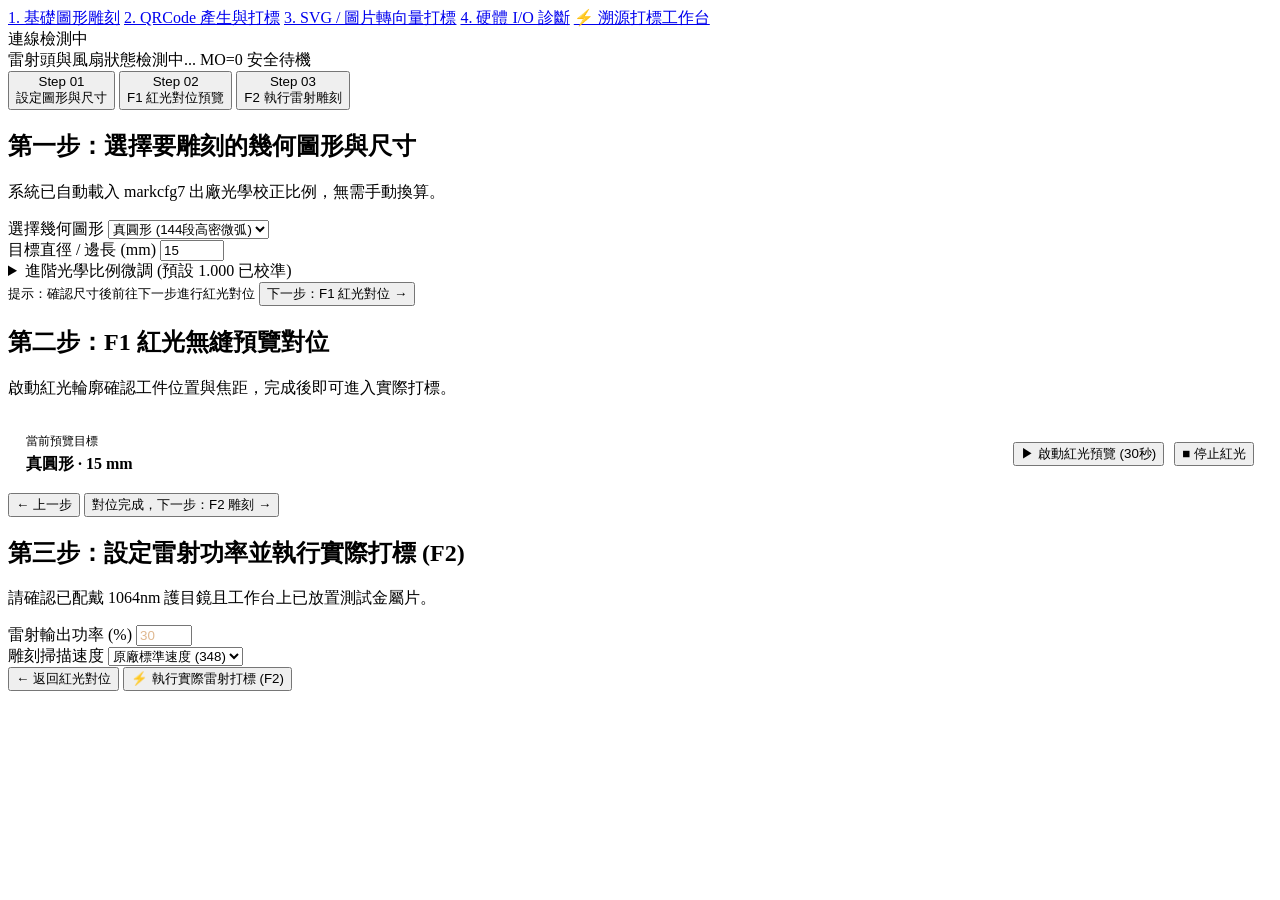
==== commit aec37213: "feat(queue): add Odoo traceability QR queue API and responsive mark console (/queue) Co-Authored-By:" ====
--- a/web/index.html
+++ b/web/index.html
@@ -14,6 +14,7 @@
         <a href="/qrcode.html" class="nav-tab">2. QRCode 產生與打標</a>
         <a href="/svg_studio.html" class="nav-tab">3. SVG / 圖片轉向量打標</a>
         <a href="/diagnostics.html" class="nav-tab">4. 硬體 I/O 診斷</a>
+        <a href="/queue" class="nav-tab">⚡ 溯源打標工作台</a>
       </div>
       <span id="connPill" class="pill pill-terra">連線檢測中</span>
     </nav>
